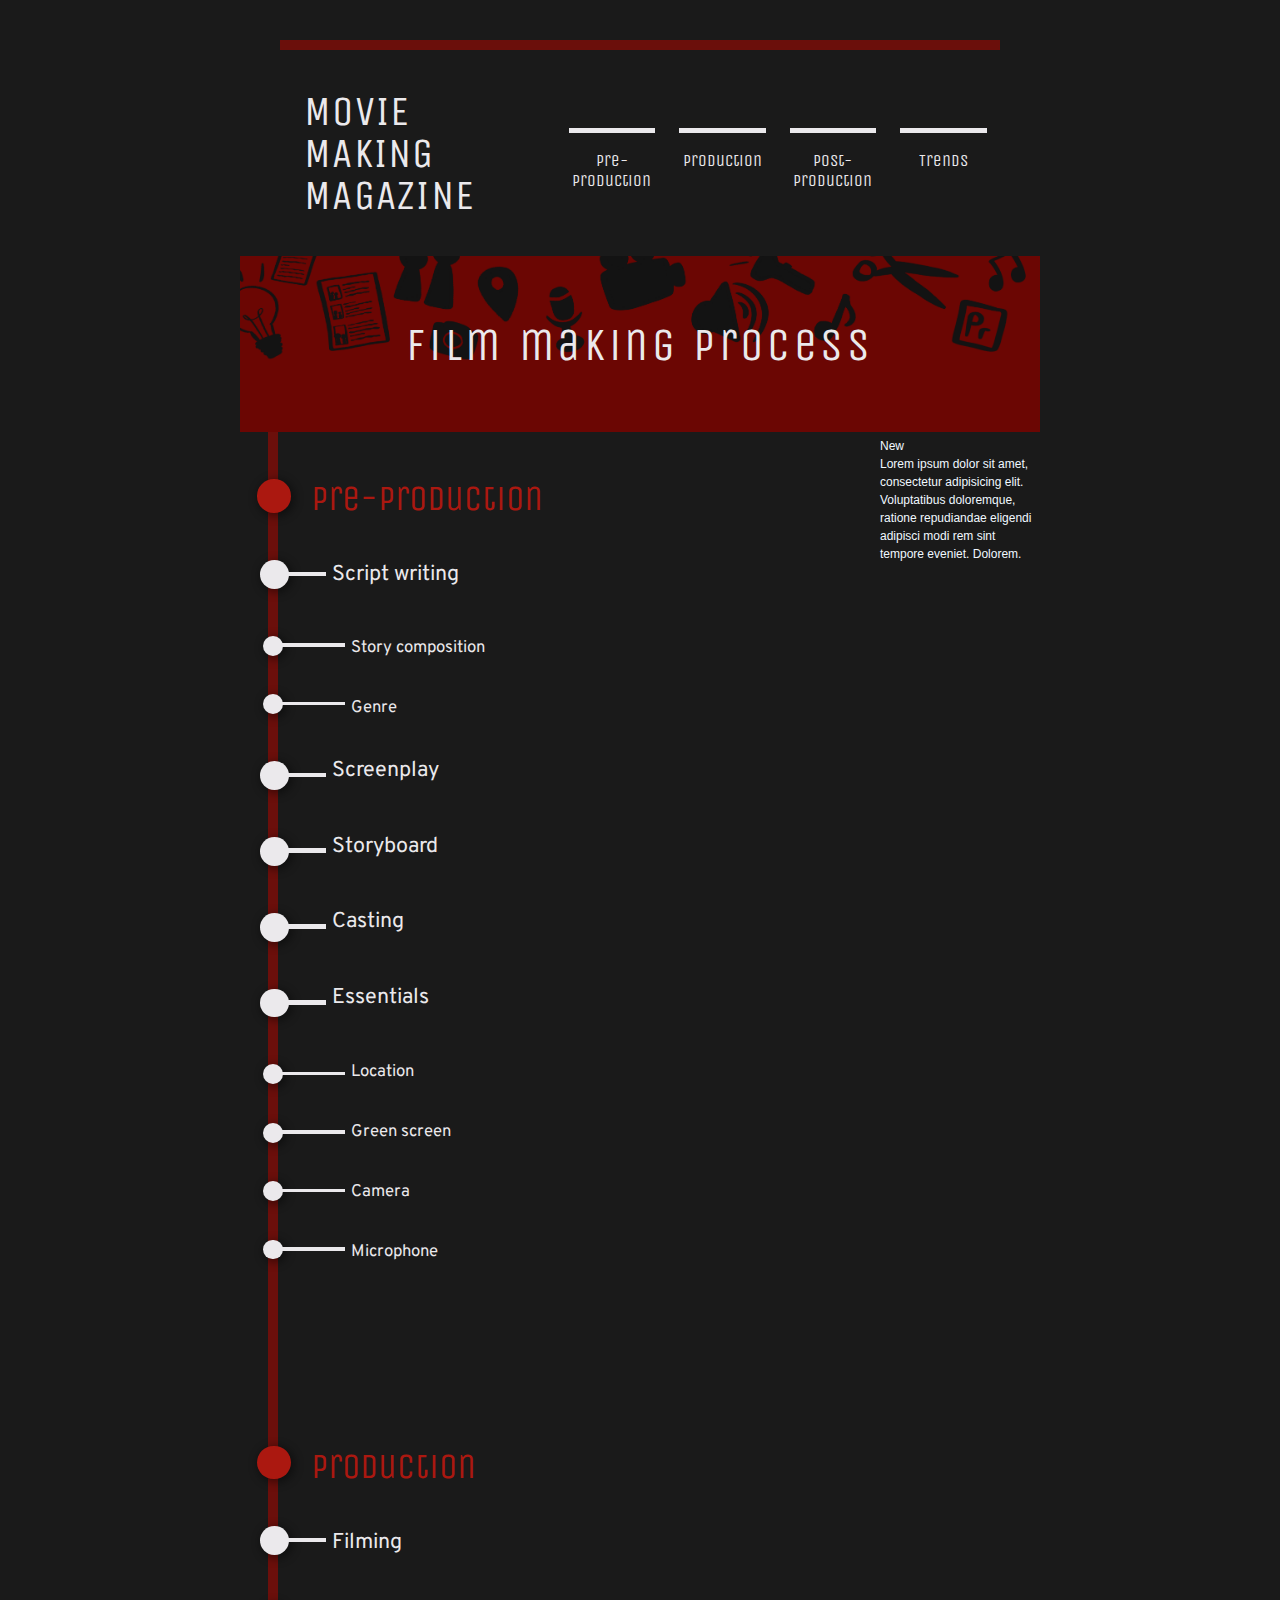
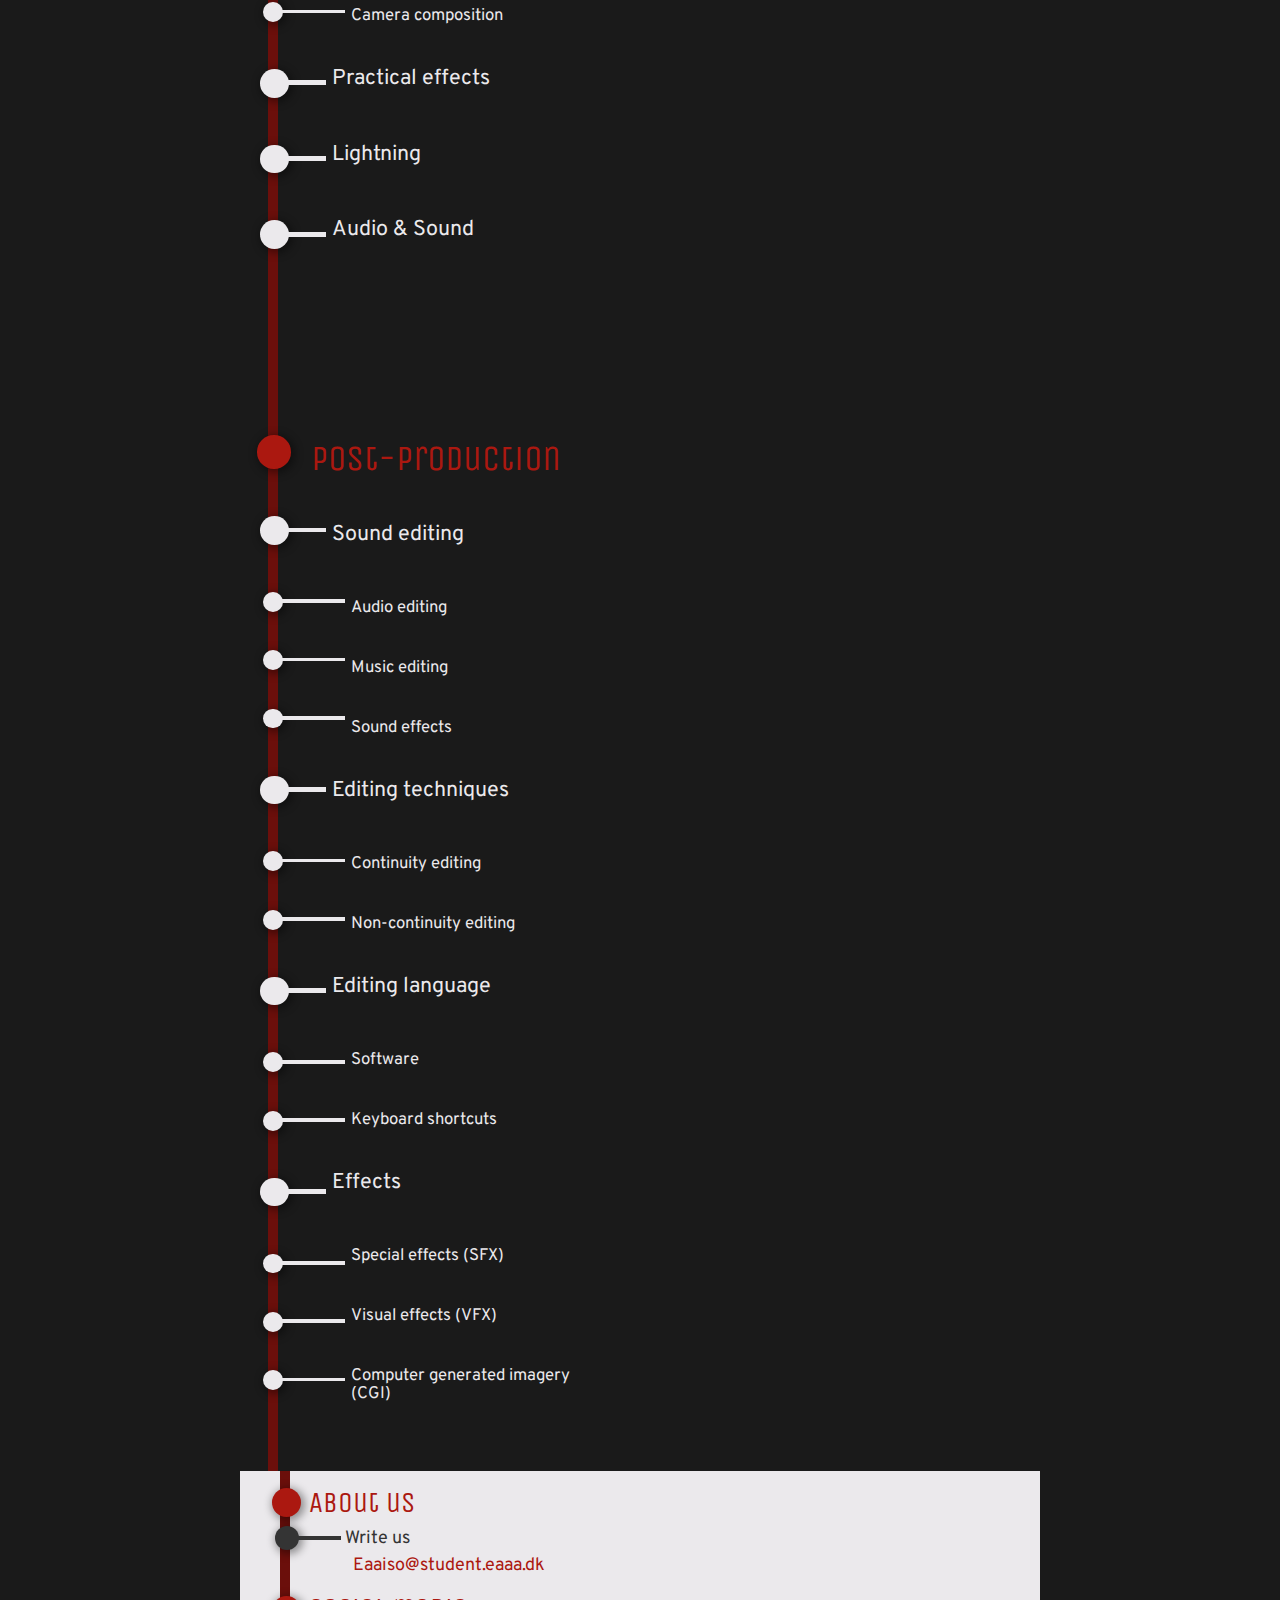
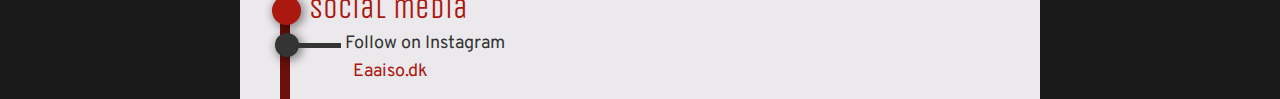
==== index.html @ 60e94d6b "ver 106" ====
<!DOCTYPE html>
<html lang="en">

<head>
    <meta charset="utf-8">
    <meta name="viewport" content="width=device-width, initial-scale=1">
    <meta name="keywords" content="movie making magazine, filmmaking, process, video, director, movie, film, christopher nolan" />
    <meta name="description" content="everything you need to learn about filmmaking process, and what trends is popular in the film universe" />
    <meta name="robots" content="noindex" />

    <title>Home | Movie Making Magazine</title>

    <link href="css/reset.css" rel="stylesheet">
    <link href="css/style.css" rel="stylesheet">
    <link href="css/nav.css" rel="stylesheet">
    <link href="css/front_main.css" rel="stylesheet">
    <link href="https://fonts.googleapis.com/css?family=Overpass:300i,400,700,700i&display=swap" rel="stylesheet">
    <link href="https://fonts.googleapis.com/css?family=Unica+One&display=swap" rel="stylesheet">

</head>

<body>

    <div class="wrapper">

        <!--==================-->
        <!--======HEADER======-->
        <!--==================-->
        <header class="header">
            <div class="top_space">
                <div class="horizontal_line"></div>
            </div>

            <div class="menu">
                <div class="logo">
                    <h1><a href="index.html" class="link_white">MOVIE<br>MAKING<br>MAGAZINE</a></h1>
                </div>
                <img src="images/burgermenu.png" alt="burger menu" class="burger_menu">


                <div class="navigation">
                    <div class="nav_element">
                        <div class="menu_line"></div>

                        <div class="nav_element"><a href="#pre-production" class="link_white">Pre-production</a>
                        </div>
                    </div>

                    <div class="nav_element">
                        <div class="menu_line"></div>

                        <div class="nav_element"><a href="#production" class="link_white">Production</a>
                        </div>
                    </div>

                    <div class="nav_element">
                        <div class="menu_line"></div>

                        <div class="nav_element"><a href="#post-production" class="link_white">Post-production</a>
                        </div>
                    </div>

                    <div class="nav_element">
                        <div class="menu_line"></div>

                        <div class="nav_element"><a href="#" class="link_white">Trends</a>
                        </div>
                    </div>

                </div>


            </div>


            <div class="banner">
                <img src="images/banner.png" alt="Banner" class="banner_pic">
                <div class="banner_text">Film making process</div>
            </div>
        </header><!-- .header-->



        <!--==================-->
        <!--=======MAIN=======-->
        <!--==================-->
        <main>

            <div class="new_container">
            <h1>New</h1>
            <p>Lorem ipsum dolor sit amet, consectetur adipisicing elit. Voluptatibus doloremque, ratione repudiandae eligendi adipisci modi rem sint tempore eveniet. Dolorem.</p>
            </div>


            <div class="main_container">

                <div class="vertical_line"></div>


                <!--=======A=======-->
                <!--pre-production dot/line-->
                <div>
                    <div class="a_dot_headline"></div>

                    <div class="dot_subheadline">
                        <div class="line_pad">
                            <div class="line"></div>
                        </div>
                    </div>


                    <div class="dot_title">
                        <div class="linesmall_pad">
                            <div class="line_small"></div>
                        </div>
                    </div>

                    <div class="dot_title">
                        <div class="linesmall_pad">
                            <div class="line_small"></div>
                        </div>
                    </div>

                    <div class="dot_subheadline">
                        <div class="line_pad">
                            <div class="line"></div>
                        </div>
                    </div>

                    <div class="dot_subheadline">
                        <div class="line_pad">
                            <div class="line"></div>
                        </div>
                    </div>

                    <div class="dot_subheadline">
                        <div class="line_pad">
                            <div class="line"></div>
                        </div>
                    </div>

                    <div class="dot_subheadline">
                        <div class="line_pad">
                            <div class="line"></div>
                        </div>
                    </div>

                    <div class="dot_title">
                        <div class="linesmall_pad">
                            <div class="line_small"></div>
                        </div>
                    </div>

                    <div class="dot_title">
                        <div class="linesmall_pad">
                            <div class="line_small"></div>
                        </div>
                    </div>

                    <div class="dot_title">
                        <div class="linesmall_pad">
                            <div class="line_small"></div>
                        </div>
                    </div>

                    <div class="dot_title">
                        <div class="linesmall_pad">
                            <div class="line_small"></div>
                        </div>
                    </div>


                    <!--=======B=======-->
                    <!--production dot/line-->
                    <div class="empty_dot"></div>

                    <div class="b_dot_headline"></div>


                    <div class="dot_subheadline">
                        <div class="line_pad">
                            <div class="line"></div>
                        </div>
                    </div>


                    <div class="dot_title">
                        <div class="linesmall_pad">
                            <div class="line_small"></div>
                        </div>
                    </div>

                    <div class="dot_subheadline">
                        <div class="line_pad">
                            <div class="line"></div>
                        </div>
                    </div>

                    <div class="dot_subheadline">
                        <div class="line_pad">
                            <div class="line"></div>
                        </div>
                    </div>

                    <div class="dot_subheadline">
                        <div class="line_pad">
                            <div class="line"></div>
                        </div>
                    </div>



                    <!--=======C=======-->
                    <!--post-production dot/line-->
                    <div class="b_dot_headline"></div>


                    <div class="dot_subheadline">
                        <div class="line_pad">
                            <div class="line"></div>
                        </div>
                    </div>


                    <div class="dot_title">
                        <div class="linesmall_pad">
                            <div class="line_small"></div>
                        </div>
                    </div>

                    <div class="dot_title">
                        <div class="linesmall_pad">
                            <div class="line_small"></div>
                        </div>
                    </div>

                    <div class="dot_title">
                        <div class="linesmall_pad">
                            <div class="line_small"></div>
                        </div>
                    </div>

                    <div class="dot_subheadline">
                        <div class="line_pad">
                            <div class="line"></div>
                        </div>
                    </div>

                    <div class="dot_title">
                        <div class="linesmall_pad">
                            <div class="line_small"></div>
                        </div>
                    </div>

                    <div class="dot_title">
                        <div class="linesmall_pad">
                            <div class="line_small"></div>
                        </div>
                    </div>

                    <div class="dot_subheadline">
                        <div class="line_pad">
                            <div class="line"></div>
                        </div>
                    </div>

                    <div class="dot_title">
                        <div class="linesmall_pad">
                            <div class="line_small"></div>
                        </div>
                    </div>

                    <div class="dot_title">
                        <div class="linesmall_pad">
                            <div class="line_small"></div>
                        </div>
                    </div>

                    <div class="dot_subheadline">
                        <div class="line_pad">
                            <div class="line"></div>
                        </div>
                    </div>

                    <div class="dot_title">
                        <div class="linesmall_pad">
                            <div class="line_small"></div>
                        </div>
                    </div>

                    <div class="dot_title">
                        <div class="linesmall_pad">
                            <div class="line_small"></div>
                        </div>
                    </div>

                    <div class="dot_title">
                        <div class="linesmall_pad">
                            <div class="line_small"></div>
                        </div>
                    </div>

                </div>


                <!--===================-->
                <!--======CONTENT======-->

                <div class="content">

                    <!--======A======-->
                    <!--Pre-production text-->
                    <div id="pre-production" class="a_headline">Pre-production</div>


                    <div class="a_sub_headline">Script writing</div>

                    <div class="a_title">Story composition</div>

                    <div class="a_title">Genre</div>

                    <div class="a_sub_headline">Screenplay</div>

                    <div class="a_sub_headline">Storyboard</div>

                    <div class="a_sub_headline">Casting</div>

                    <div class="a_sub_headline">Essentials</div>

                    <div class="a_title">Location</div>

                    <div class="a_title">Green screen</div>

                    <div class="a_title">Camera</div>

                    <div class="a_title">Microphone</div>




                    <!--======B======-->
                    <!--Production text-->
                    <div class="empty"></div>
                    <div id="production" class="b_headline">Production</div>


                    <div class="b_sub_headline">Filming</div>

                    <div class="b_title">Camera composition</div>

                    <div class="b_sub_headline">Practical effects</div>

                    <div class="b_sub_headline">Lightning</div>

                    <div class="b_sub_headline">Audio &amp; Sound</div>



                    <!--======C======-->

                    <!--==Post-production text==-->
                    <div class="empty"></div>
                    <div id="post-production" class="c_headline">Post-production</div>


                    <div class="c_sub_headline">Sound editing</div>

                    <div class="c_title">Audio editing</div>

                    <div class="c_title">Music editing</div>

                    <div class="c_title">Sound effects</div>

                    <div class="c_sub_headline">Editing techniques</div>

                    <div class="c_title">Continuity editing</div>

                    <div class="c_title">Non-continuity editing</div>

                    <div class="c_sub_headline">Editing language</div>

                    <div class="c_title">Software</div>

                    <div class="c_title">Keyboard shortcuts</div>

                    <div class="c_sub_headline"><a href="subpage/articles/effects.html" class="link_white">Effects</a></div>


                    <div class="c_title">Special effects (SFX)</div>

                    <div class="c_title">Visual effects (VFX)</div>

                    <div class="c_title">Computer generated imagery (CGI)</div>

                </div>
            </div>








        </main><!-- .content -->



        <!--====================-->
        <!--=======Footer=======-->

        <footer>
            <!--====dot line====-->
            <div class="container_footer">
                <div class="vertical_line_footer"></div>

                <div>
                    <div class="dot_headline_footer"></div>

                    <div>
                        <div class="dot_subheadline_footer">
                            <div class="line_pad_footer">
                                <div class="line_footer"></div>
                            </div>
                        </div>
                    </div>


                    <div class="dotsecond_headline_footer"></div>

                    <div>
                        <div class="dot_subheadline_footer">
                            <div class="line_pad_footer">
                                <div class="line_footer"></div>
                            </div>
                        </div>
                    </div>

                </div>


                <!--======CONTENT======-->
                <div>
                    <div class="a_headline_footer">About us</div>

                    <div class="sub_headline_footer">Write us</div>

                    <div class="sub_footer">Eaaiso@student.eaaa.dk</div>


                    <div class="b_headline_footer">Social media</div>

                    <div class="sub_headline_footer">Follow on Instagram</div>

                    <div class="sub_footer">Eaaiso.dk</div>
                </div>

            </div>
        </footer><!-- .footer -->
    </div><!-- .wrapper -->



</body></html>
---- css/style.css ----
/*--Part of the reset--*/
article,
aside,
details,
figcaption,
figure,
footer,
header,
hgroup,
main,
nav,
section,
summary {
    display: block;
}


/*--------------Body-------------*/
body {
    font: 12px/18px Arial, sans-serif;
    background: #1a1a1a;
}

.wrapper {
    max-width: 800px;
    margin: 0 auto;
    background: #1a1a1a;
    /*---- COLOR ----*/
}

.link_white {
    text-decoration: none;
    color: #ebe9ec;
}

/*--------------------------*/
/*----------Header----------*/
/*--------------------------*/
.header {
    height: auto;

}

.top_space {
    padding-top: 5%;
}

.horizontal_line {
    background-color: #6b0f0b;
    height: 0.8em;
    width: 90%;
    margin: auto;
    display: block;
}

.logo {
    padding-left: 8%;
    padding-top: 5%;
    padding-bottom: 5%;
    font-family: Unica One;
    font-size: 3.5em;
    line-height: 1em;
    color: #ebe9ec;
    letter-spacing: 0.03em;
}

.banner {
    position: relative;
    text-align: center;
    color: white;
}

.banner_pic {
    width: 100%;
}

.banner_pic_desktop {
    width: 100%;
    display: none;
}

.banner_text {
    position: absolute;
    top: 50%;
    left: 50%;
    transform: translate(-50%, -50%);
    width: 80%;
    font-family: unica one;
    line-height: 1em;
    letter-spacing: 0.08em;
    color: #ebe9ec;
    font-size: 2.5em;
}




/*---------MAIN---------*/

main {}

.vertical_line {
    background-color: #6b0f0b;
    width: 0.8em;
    height: 220em;
    margin-left: 5%;
    display: inline;
    margin-top: -1.1%;
    /* To get the line up to the    banner*/
}






/*---------Footer---------*/
footer {
    height: auto;
    background: #BFF08E;
    width: 100%;
}

.container_footer {
    background-color: #ebe9ec;
    display: flex;
    flex-direction: row;
}

.vertical_line_footer {
    background-color: #6b0f0b;
    width: 0.8em;
    height: 19em;
    margin-left: 5%;
    margin-top: 0%;
    display: block;
}


.dot_headline_footer {
    height: 2.4em;
    width: 2.4em;
    background-color: #ab1810;
    border-radius: 60%;
    box-shadow: 2px 2px 8px 2px rgba(0, 0, 0, 0.4);
    margin-top: 60%;
    margin-left: -60%;
}

.dot_subheadline_footer {
    height: 2em;
    width: 2em;
    background-color: #343434;
    border-radius: 50%;
    box-shadow: 2px 2px 8px 2px rgba(0, 0, 0, 0.4);
    margin-top: 30%;
    margin-left: -52%;
}

.dotsecond_headline_footer {
    height: 2.4em;
    width: 2.4em;
    background-color: #ab1810;
    border-radius: 60%;
    box-shadow: 2px 2px 8px 2px rgba(0, 0, 0, 0.4);
    margin-top: 160%;
    margin-left: -60%;
}

.line_pad_footer {
    padding-top: 40%;
}

.line_footer {
    height: 0.4em;
    background-color: #343434;
    width: 4.5em;
    margin-left: 1em;
}

.a_headline_footer {
    padding-top: 12%;
    margin-left: -5%;
    font-family: unica one;
    font-size: 2.4em;
    color: #ab1810;
}

.b_headline_footer {
    padding-top: 13%;
    margin-left: -5%;
    font-family: unica one;
    font-size: 2.4em;
    color: #ab1810;
}

.sub_headline_footer {
    padding-top: 9%;
    padding-left: 14%;
    font-family: overpass;
    font-size: 1.5em;
    color: #343434;
}

.sub_footer {
    padding-top: 5%;
    padding-left: 18%;
    font-family: overpass;
    font-size: 1.5em;
    color: #ab1810;
}





/*-------------------------*/
/*---------Devices---------*/
/*-------------------------*/

@media only screen and (min-width: 500px) {

    .banner_text {
        font-size: 3.2em;
    }
}


@media only screen and (min-width: 850px) {

    .banner_text {
        font-size: 3.8em;
    }

    /*
    .logo {
        font-size: 3.8em;
    }
*/
}
---- css/nav.css ----
/*--Part of the reset--*/
article,
aside,
details,
figcaption,
figure,
footer,
header,
hgroup,
main,
nav,
section,
summary {
    display: block;
}

.menu {
    display: flex;
    flex-direction: row;
}


.navigation {
    display: flex;
    flex-direction: row;
    margin-top: 8%;
    display: none;
    max-width: 100%;

}

.nav_element {
    color: #ebe9ec;
    text-align: center;
    font-family: unica one;
    font-size: 1.2em;
    line-height: 1.2em;
    margin-right: 3%;
    margin-left: 3%;
    margin-top: 1em;
}

.menu_line {
    background-color: #ebe9ec;
    height: 0.4em;
    width: 6em;
}

.burger_menu {
    width: 15%;
    height: 15%;
    margin: auto;
    margin-right: 10%;
}




/*-------------------------*/
/*---------Devices---------*/
/*-------------------------*/

@media only screen and (min-width: 768px) {

    .burger_menu {
        display: none;
    }

    .navigation {
        display: flex;
    }

    .navigation {
        margin: auto;
    }
}

@media only screen and (min-width: 850px) {
/*
    .navigation {
        margin-left: 5%;
    }
*/

    /*
    .nav_element {
        font-size: 1.4em;
    }
*/
}

@media only screen and (min-width: 910px) {
/*
    .navigation {
        margin-left: 10%;
    }
*/

    /*
    .nav_element {
        font-size: 1.4em;
    }
*/
}
---- css/front_main.css ----
/*--Part of the reset--*/
article,
aside,
details,
figcaption,
figure,
footer,
header,
hgroup,
main,
nav,
section,
summary {
    display: block;
}

/*----------------------*/
/*---------Main---------*/
/*----------------------*/
.main_container {
    display: flex;
    flex-direction: row;
    max-width: 70%;
}

.new_container {
    float: right;
    max-width: 20%;
    color: aliceblue;
}


.content {}



/*---headline---*/

.empty {
    padding: 20%;
}

/*---A----*/
.a_headline {
    margin-top: 20%;
    margin-bottom: 20%;
    padding-left: 0%;
    font-family: unica one;
    font-size: 3em;
    color: #ab1810;
}

.a_sub_headline {
    padding-top: 2%;
    padding-bottom: 20%;
    padding-left: 8%;
    font-family: overpass;
    font-size: 1.8em;
    color: #ebe9ec;
}

.a_title {
    padding-top: 1%;
    padding-bottom: 15%;
    padding-left: 15%;
    font-family: overpass;
    font-size: 1.4em;
    color: #ebe9ec;
}

/*---B----*/
.b_headline {
    margin-top: 20%;
    margin-bottom: 20%;
    padding-left: 0%;
    font-family: unica one;
    font-size: 3em;
    color: #ab1810;
}

.b_sub_headline {
    padding-top: 2%;
    padding-bottom: 20%;
    padding-left: 8%;
    font-family: overpass;
    font-size: 1.8em;
    color: #ebe9ec;
}

.b_title {
    padding-top: 1%;
    padding-bottom: 15%;
    padding-left: 15%;
    font-family: overpass;
    font-size: 1.4em;
    color: #ebe9ec;
}


/*---C----*/
.c_headline {
    margin-top: 20%;
    margin-bottom: 20%;
    padding-left: 0%;
    font-family: unica one;
    font-size: 3em;
    color: #ab1810;
}

.c_sub_headline {
    padding-top: 2%;
    padding-bottom: 20%;
    padding-left: 8%;
    font-family: overpass;
    font-size: 1.8em;
    color: #ebe9ec;
}

.c_title {
    padding-top: 1%;
    padding-bottom: 15%;
    padding-left: 15%;
    font-family: overpass;
    font-size: 1.4em;
    color: #ebe9ec;
}

/*---headline---*/



/*---dot---*/


.a_dot_headline {
    height: 2.8em;
    width: 2.8em;
    background-color: #ab1810;
    border-radius: 50%;
    box-shadow: 2px 2px 8px 2px rgba(0, 0, 0, 0.4);
    margin-top: 125%;
    margin-bottom: 75%;
    margin-left: -60%;
}

.dot_subheadline {
    height: 2.4em;
    width: 2.4em;
    background-color: #ebe9ec;
    border-radius: 50%;
    box-shadow: 2px 2px 8px 2px rgba(0, 0, 0, 0.4);
    margin-top: 140%;
    margin-bottom: 140%;
    margin-left: -52%;
}

.dot_title {
    height: 1.65em;
    width: 1.65em;
    background-color: #ebe9ec;
    border-radius: 50%;
    box-shadow: 2px 2px 8px 2px rgba(0, 0, 0, 0.4);
    margin-top: 115%;
    margin-bottom: 115%;
    margin-left: -42%;
}


.b_dot_headline {
    height: 2.8em;
    width: 2.8em;
    background-color: #ab1810;
    border-radius: 50%;
    box-shadow: 2px 2px 8px 2px rgba(0, 0, 0, 0.4);
    margin-top: 554%;
    margin-bottom: 75%;
    margin-left: -60%;
}

/*---dot---*/



/*---line---*/
.line_pad {
    padding-top: 40%;
}

.line {
    height: 0.4em;
    background-color: #ebe9ec;
    width: 4.5em;
    margin-left: 1em;
}

.linesmall_pad {
    padding-top: 38%;
}

.line_small {
    height: 0.3em;
    background-color: #ebe9ec;
    width: 5.8em;
    margin-left: 1em;
}

/*---line---*/
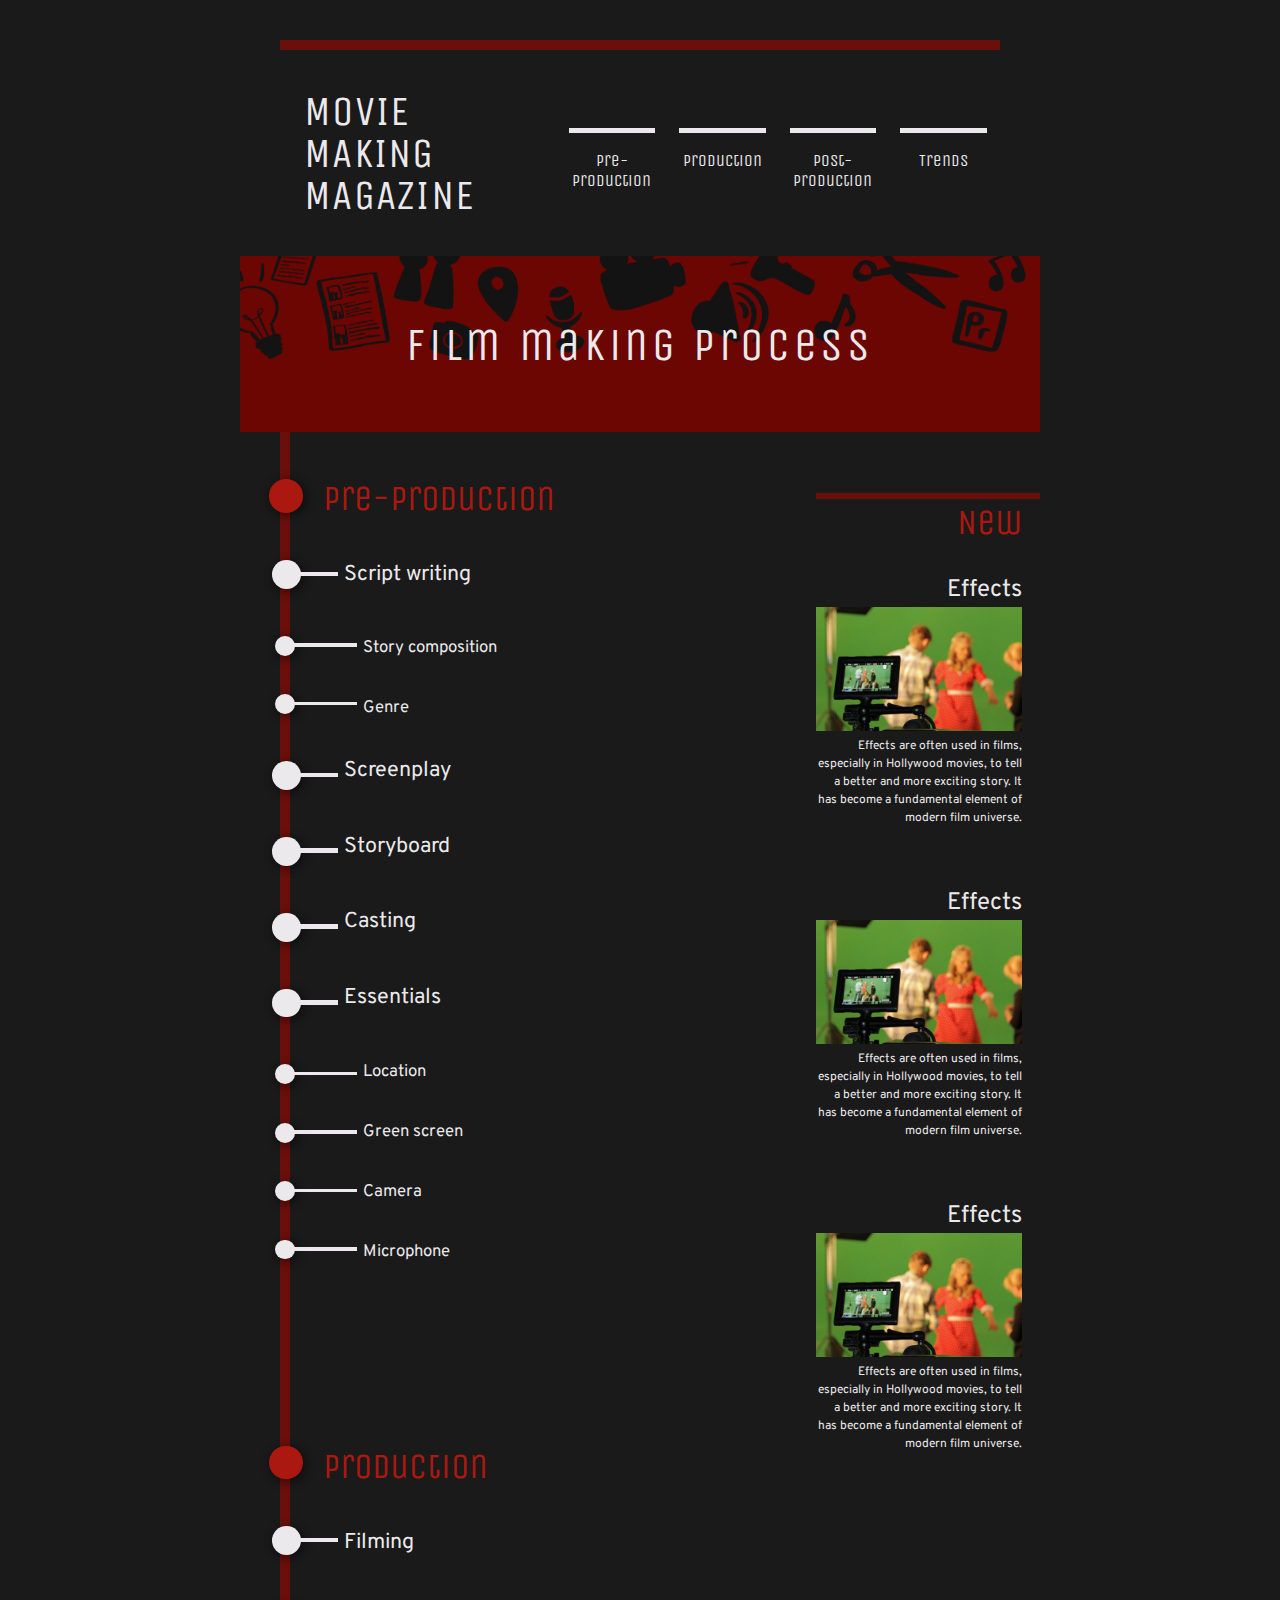
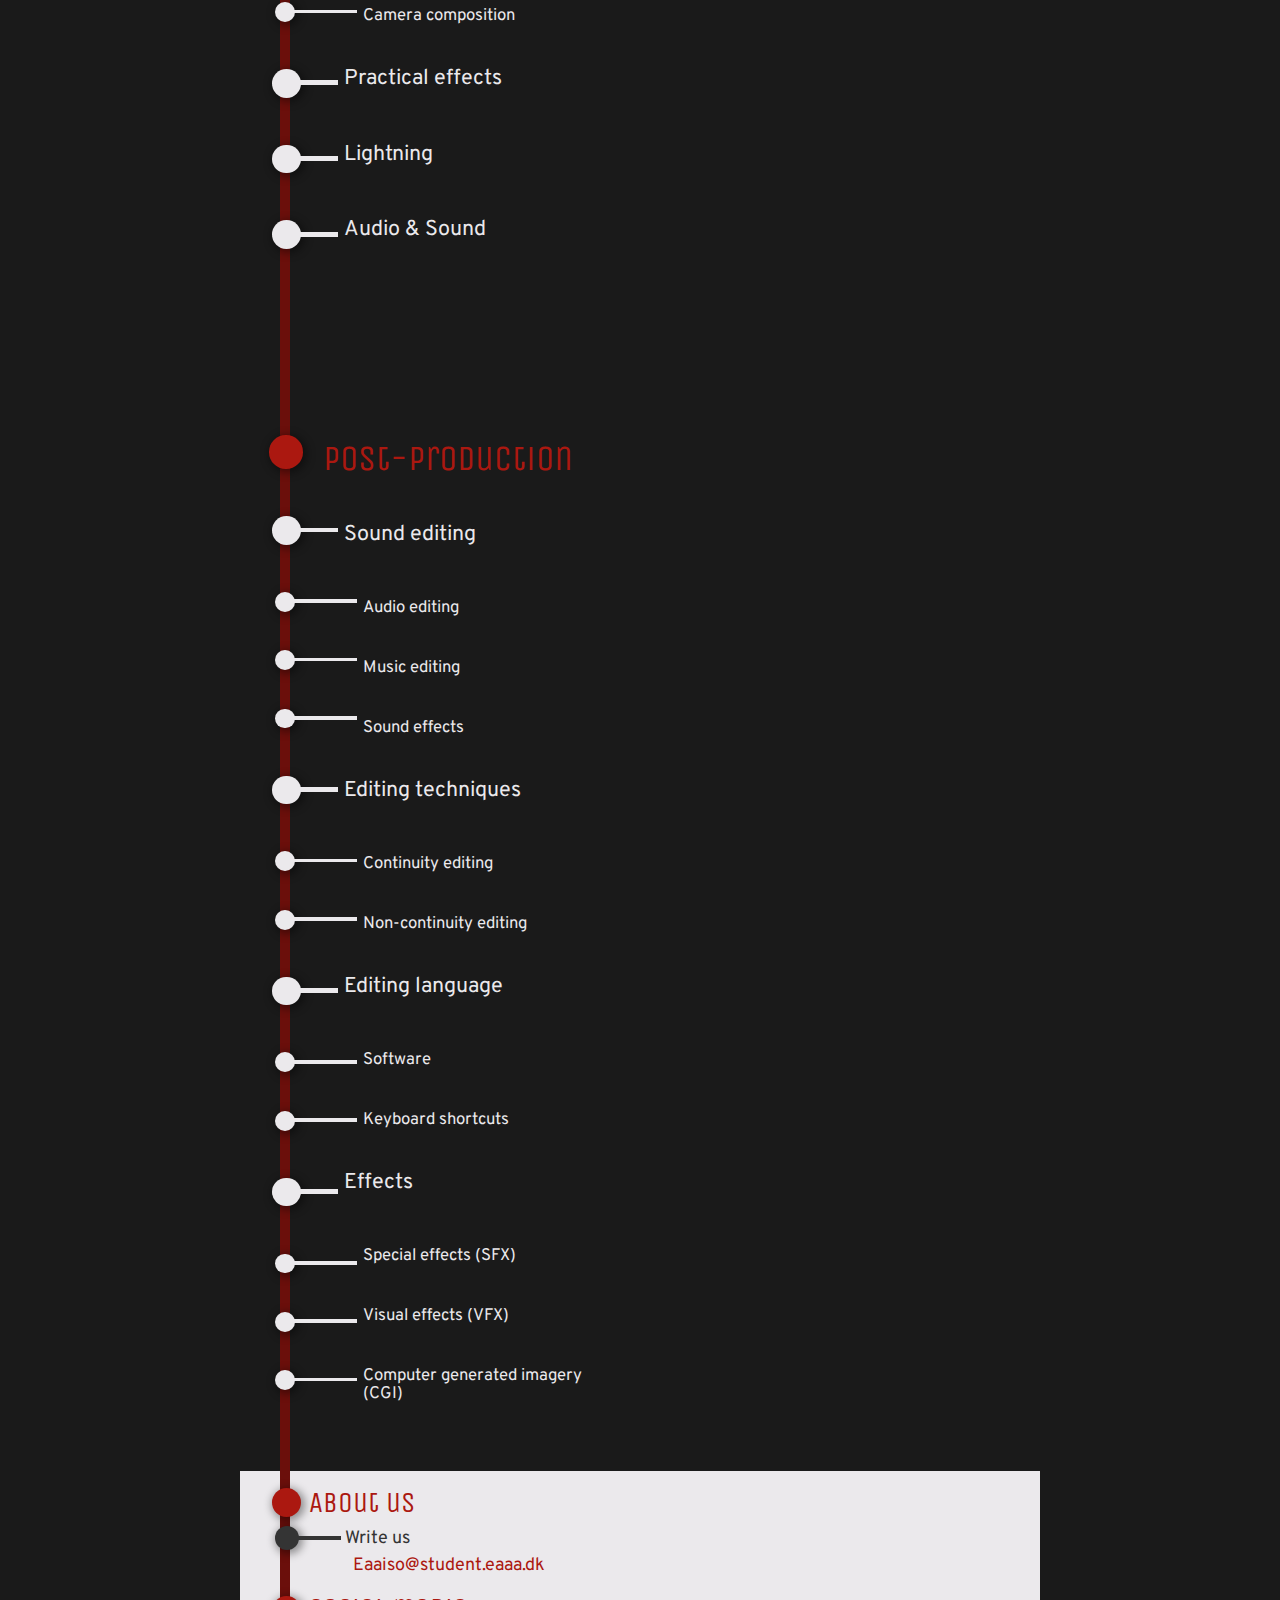
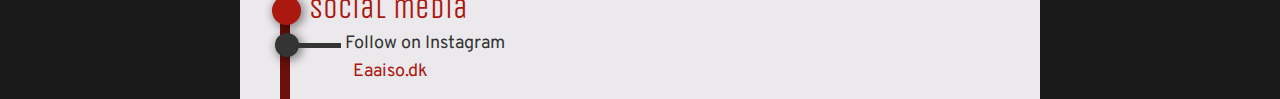
==== commit 276ff107: "ver 107" ====
--- a/index.html
+++ b/index.html
@@ -87,9 +87,33 @@
         <main>
 
             <div class="new_container">
-            <h1>New</h1>
-            <p>Lorem ipsum dolor sit amet, consectetur adipisicing elit. Voluptatibus doloremque, ratione repudiandae eligendi adipisci modi rem sint tempore eveniet. Dolorem.</p>
-            </div>
+
+                <div class="new_h_line"></div>
+                <div>
+                    <h1 class="new_headline">New</h1>
+                </div>
+                <div class="new_article">
+                    <h2 class="new_sub">Effects</h2>
+                    <img src="images/effects_crop.jpg" alt="Green screen" class="new_img">
+                    Effects are often used in films, especially in Hollywood movies, to tell a better and more exciting story. It has become a fundamental element of modern film universe.
+                </div>
+
+                <div class="new_article">
+                    <h2 class="new_sub">Effects</h2>
+                    <img src="images/effects_crop.jpg" alt="Green screen" class="new_img">
+                    Effects are often used in films, especially in Hollywood movies, to tell a better and more exciting story. It has become a fundamental element of modern film universe.
+                </div>
+
+                <div class="new_article">
+                    <h2 class="new_sub">Effects</h2>
+                    <img src="images/effects_crop.jpg" alt="Green screen" class="new_img">
+                    Effects are often used in films, especially in Hollywood movies, to tell a better and more exciting story. It has become a fundamental element of modern film universe.
+                </div>
+
+
+
+
+            </div> <!--  .new_container-->
 
 
             <div class="main_container">
--- a/css/front_main.css
+++ b/css/front_main.css
@@ -20,15 +20,54 @@
 .main_container {
     display: flex;
     flex-direction: row;
-    max-width: 70%;
+    max-width: 100%;
 }
 
 .new_container {
     float: right;
-    max-width: 20%;
     color: aliceblue;
-}
-
+    display: none;
+}
+
+.new_h_line {
+    width: 100%;
+    height: 0.5em;
+    background-color: #6b0f0b;
+    float: right;
+    margin-top: 25%;
+}
+
+.new_headline {
+    font-family: unica one;
+    font-size: 3em;
+    color: #ab1810;
+    text-align: right;
+    padding-right: 8%;
+    margin-top: 34%;
+    margin-bottom: 2%;
+}
+
+.new_sub {
+    font-family: overpass;
+    font-size: 2em;
+    color: #ebe9ec;
+    float: right;
+    padding-bottom: 4%;
+}
+
+.new_img {
+    width: 100%;
+}
+
+.new_article {
+    font-family: overpass;
+    font-size: 1em;
+    color: #ebe9ec;
+    text-align: right;
+    padding-right: 8%;
+    padding-top: 20%;
+    padding-bottom: 10%;
+}
 
 .content {}
 
@@ -205,3 +244,25 @@
 }
 
 /*---line---*/
+
+
+
+
+
+/*-------------------------*/
+/*---------Devices---------*/
+/*-------------------------*/
+
+@media only screen and (min-width: 768px) {
+
+    .new_container {
+        display: block;
+        max-width: 28%;
+    }
+
+    .main_container {
+        max-width: 70%;
+        padding-left: 1.5%;
+    }
+
+}
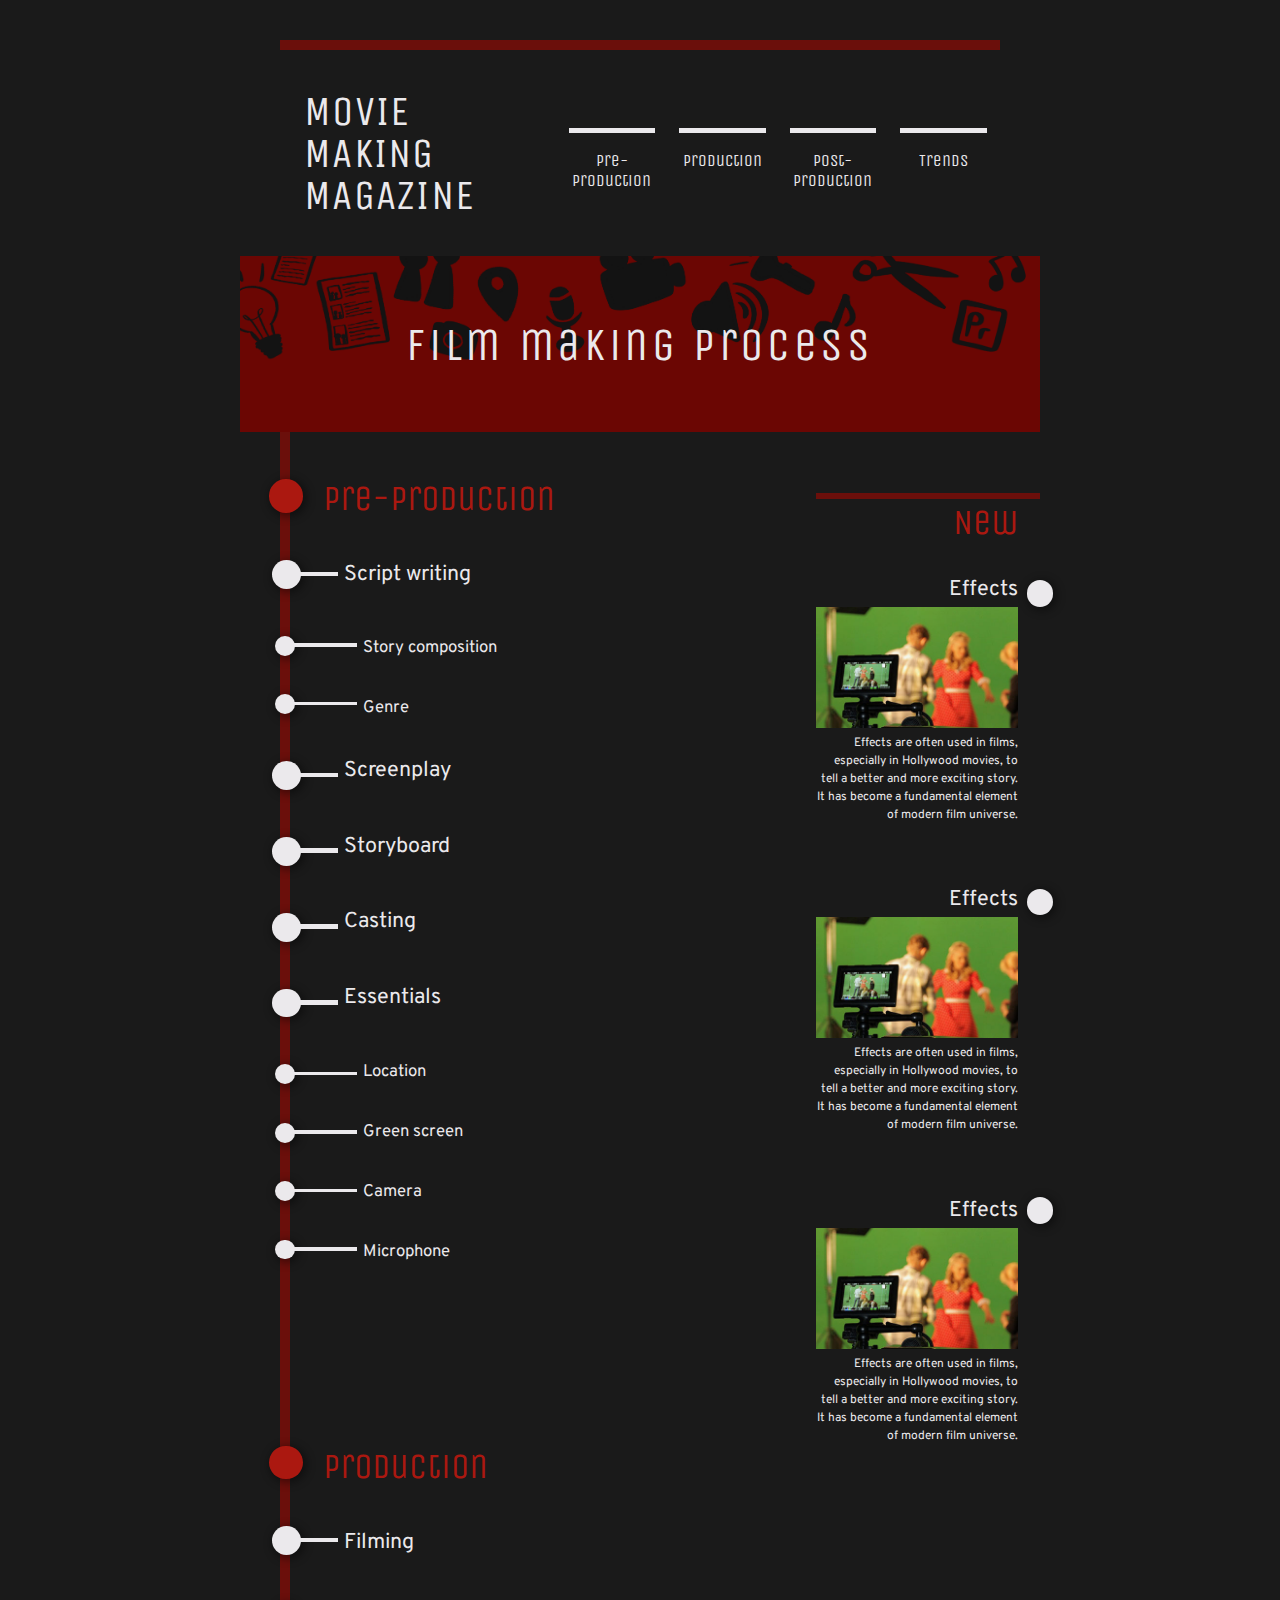
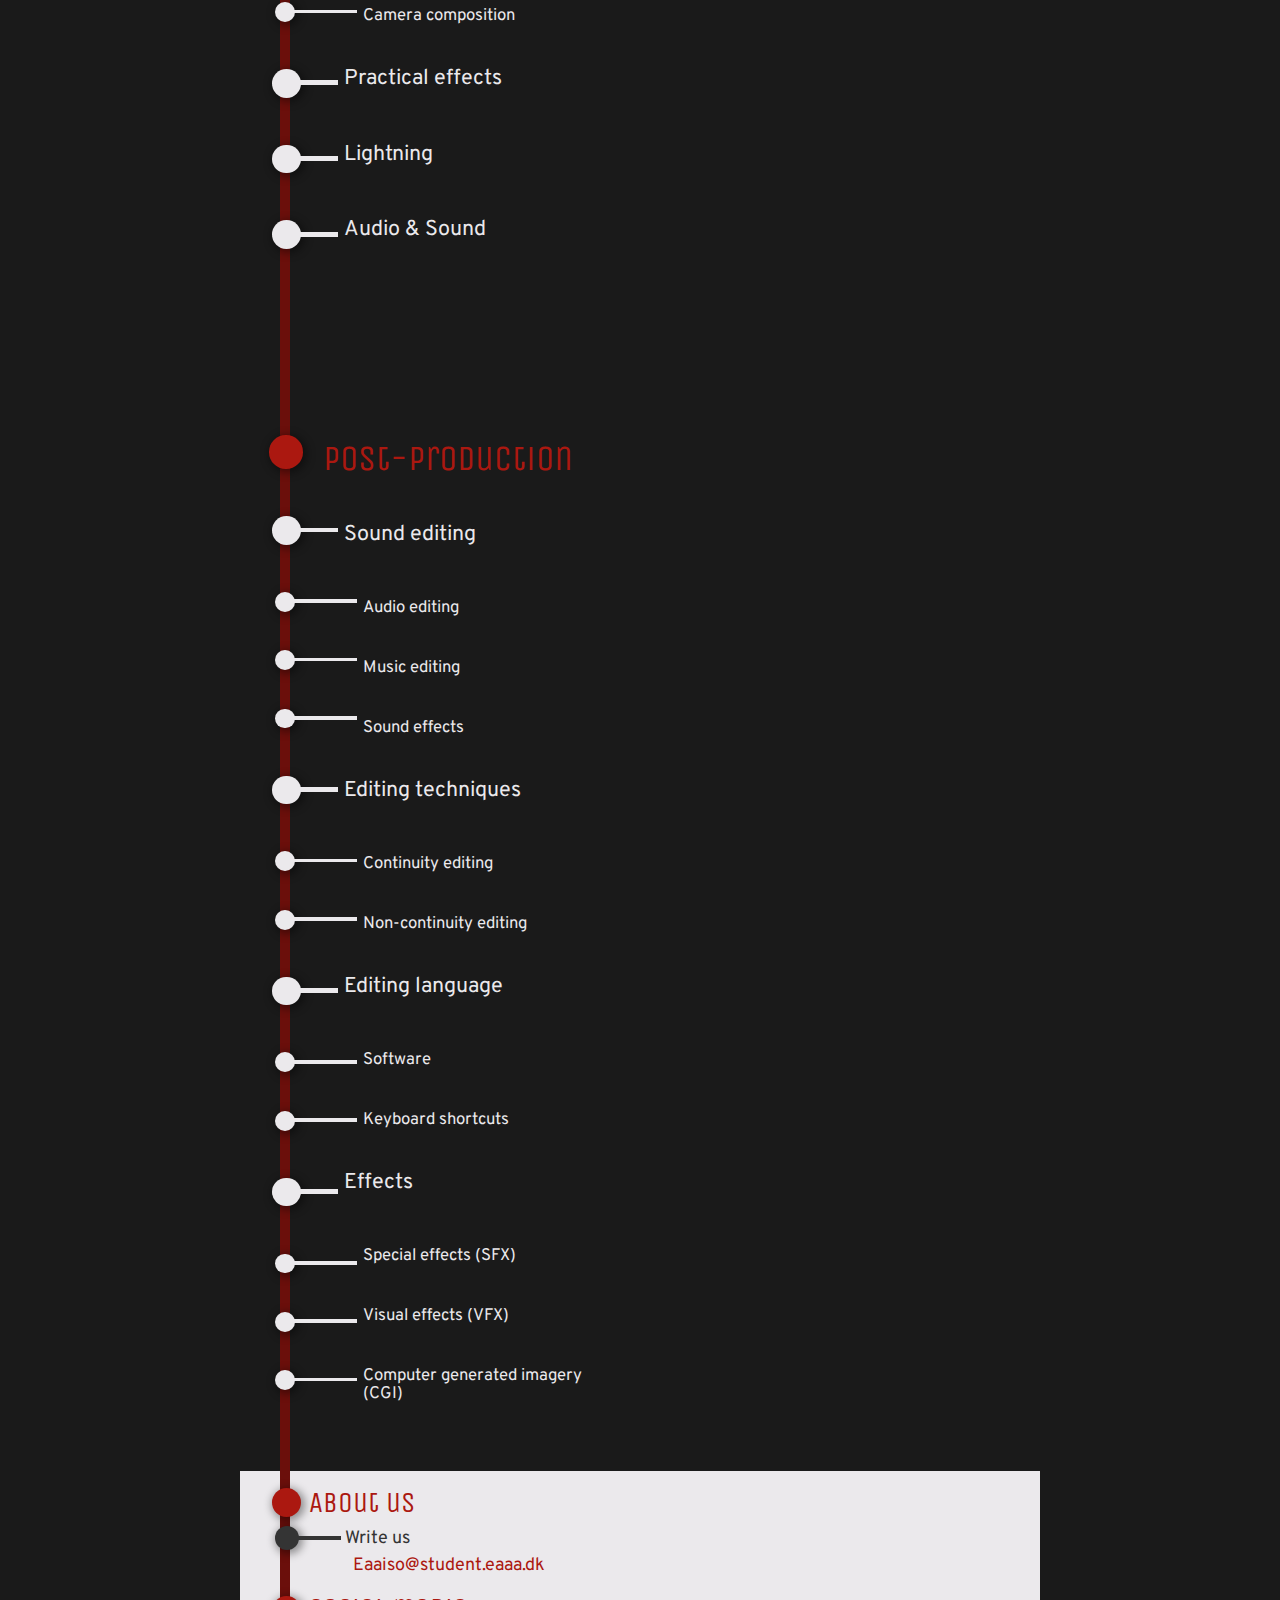
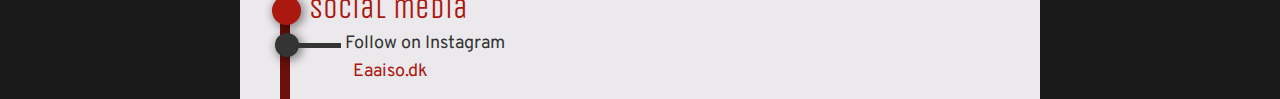
==== commit f7733122: "ver 108" ====
--- a/index.html
+++ b/index.html
@@ -92,26 +92,28 @@
                 <div>
                     <h1 class="new_headline">New</h1>
                 </div>
+
                 <div class="new_article">
                     <h2 class="new_sub">Effects</h2>
                     <img src="images/effects_crop.jpg" alt="Green screen" class="new_img">
-                    Effects are often used in films, especially in Hollywood movies, to tell a better and more exciting story. It has become a fundamental element of modern film universe.
+                    <p>Effects are often used in films, especially in Hollywood movies, to tell a better and more exciting story. It has become a fundamental element of modern film universe.</p>
                 </div>
 
                 <div class="new_article">
                     <h2 class="new_sub">Effects</h2>
                     <img src="images/effects_crop.jpg" alt="Green screen" class="new_img">
-                    Effects are often used in films, especially in Hollywood movies, to tell a better and more exciting story. It has become a fundamental element of modern film universe.
+                    <p class="new_text">Effects are often used in films, especially in Hollywood movies, to tell a better and more exciting story. It has become a fundamental element of modern film universe.</p>
                 </div>
 
                 <div class="new_article">
                     <h2 class="new_sub">Effects</h2>
                     <img src="images/effects_crop.jpg" alt="Green screen" class="new_img">
-                    Effects are often used in films, especially in Hollywood movies, to tell a better and more exciting story. It has become a fundamental element of modern film universe.
-                </div>
-
-
-
+                    <p>Effects are often used in films, especially in Hollywood movies, to tell a better and more exciting story. It has become a fundamental element of modern film universe.</p>
+                </div>
+
+                <div class="new_dot"></div>
+                <div class="new_dot_two"></div>
+                <div class="new_dot_two"></div>
 
             </div> <!--  .new_container-->
 
@@ -485,4 +487,6 @@
 
 
 
-</body></html>
+</body>
+
+</html>
--- a/css/style.css
+++ b/css/style.css
@@ -25,6 +25,7 @@
     max-width: 800px;
     margin: 0 auto;
     background: #1a1a1a;
+    height: auto;
     /*---- COLOR ----*/
 }
 
@@ -231,10 +232,4 @@
     .banner_text {
         font-size: 3.8em;
     }
-
-    /*
-    .logo {
-        font-size: 3.8em;
-    }
-*/
-}
+}
--- a/css/nav.css
+++ b/css/nav.css
@@ -24,8 +24,8 @@
     display: flex;
     flex-direction: row;
     margin-top: 8%;
+    max-width: 100%;
     display: none;
-    max-width: 100%;
 
 }
 
--- a/css/front_main.css
+++ b/css/front_main.css
@@ -42,14 +42,14 @@
     font-size: 3em;
     color: #ab1810;
     text-align: right;
-    padding-right: 8%;
+    padding-right: 10%;
     margin-top: 34%;
     margin-bottom: 2%;
 }
 
 .new_sub {
     font-family: overpass;
-    font-size: 2em;
+    font-size: 1.8em;
     color: #ebe9ec;
     float: right;
     padding-bottom: 4%;
@@ -64,12 +64,38 @@
     font-size: 1em;
     color: #ebe9ec;
     text-align: right;
-    padding-right: 8%;
+    padding-right: 10%;
     padding-top: 20%;
     padding-bottom: 10%;
 }
 
-.content {}
+.new_text {
+    font-family: overpass;
+    font-size: 1em;
+    color: #ebe9ec;
+    text-align: end;
+}
+
+.new_dot {
+    height: 2.2em;
+    width: 2.2em;
+    background-color: #ebe9ec;
+    border-radius: 50%;
+    box-shadow: 2px 2px 8px 2px rgba(0, 0, 0, 0.4);
+    margin-top: -396%;
+    margin-left: 94%;
+}
+
+.new_dot_two {
+    height: 2.2em;
+    width: 2.2em;
+    background-color: #ebe9ec;
+    border-radius: 50%;
+    box-shadow: 2px 2px 8px 2px rgba(0, 0, 0, 0.4);
+    margin-top: 126%;
+    margin-left: 94%;
+    z-index: 2;
+}
 
 
 
@@ -118,7 +144,7 @@
 }
 
 .b_sub_headline {
-    padding-top: 2%;
+    padding-top: 3%;
     padding-bottom: 20%;
     padding-left: 8%;
     font-family: overpass;
@@ -253,6 +279,33 @@
 /*---------Devices---------*/
 /*-------------------------*/
 
+@media only screen and (min-width: 350px) {
+    .b_headline {
+    margin-top: 20%;
+    margin-bottom: 20%;
+    padding-left: 0%;
+    font-family: unica one;
+    font-size: 3em;
+    color: #ab1810;
+}
+    .b_sub_headline {
+    padding-top: 2%;
+    padding-bottom: 20%;
+    padding-left: 8%;
+    font-family: overpass;
+    font-size: 1.8em;
+    color: #ebe9ec;
+}
+    .c_headline {
+    margin-top: 20%;
+    margin-bottom: 20%;
+    padding-left: 0%;
+    font-family: unica one;
+    font-size: 3em;
+    color: #ab1810;
+}
+}
+
 @media only screen and (min-width: 768px) {
 
     .new_container {
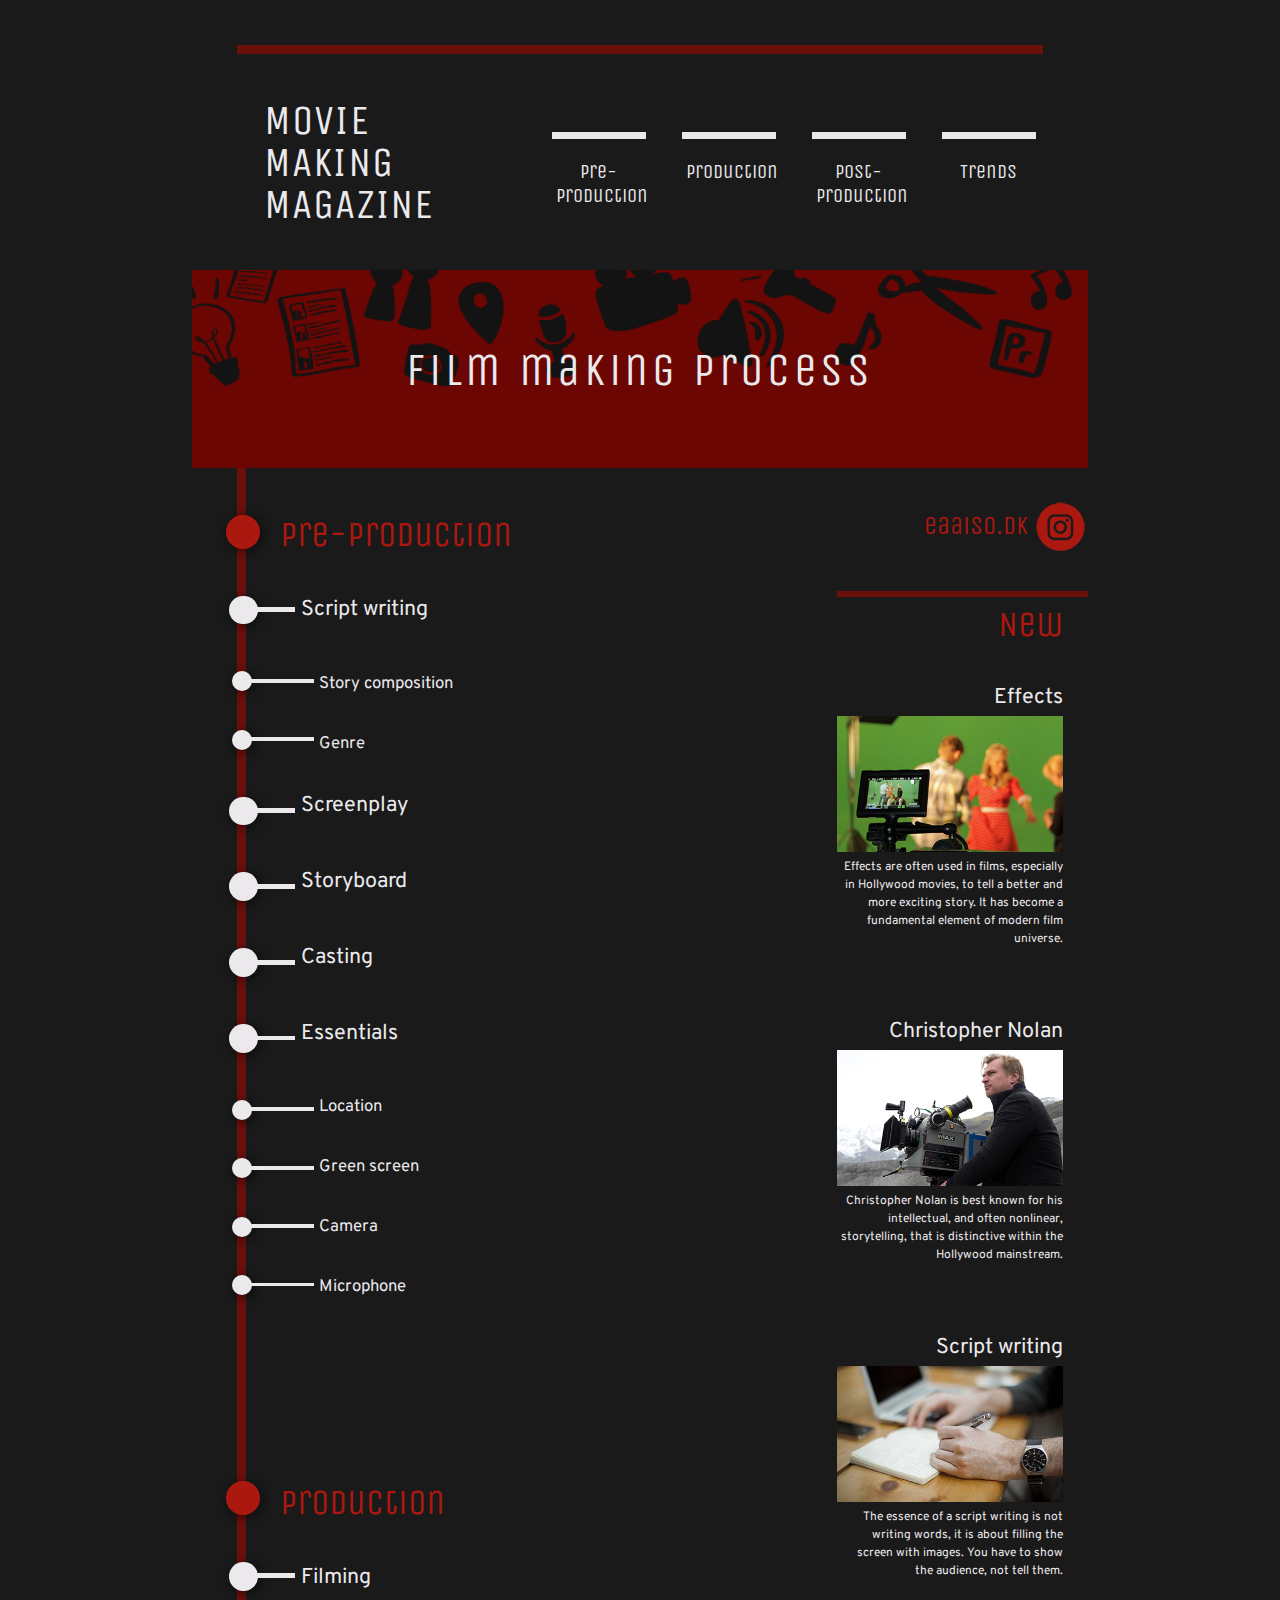
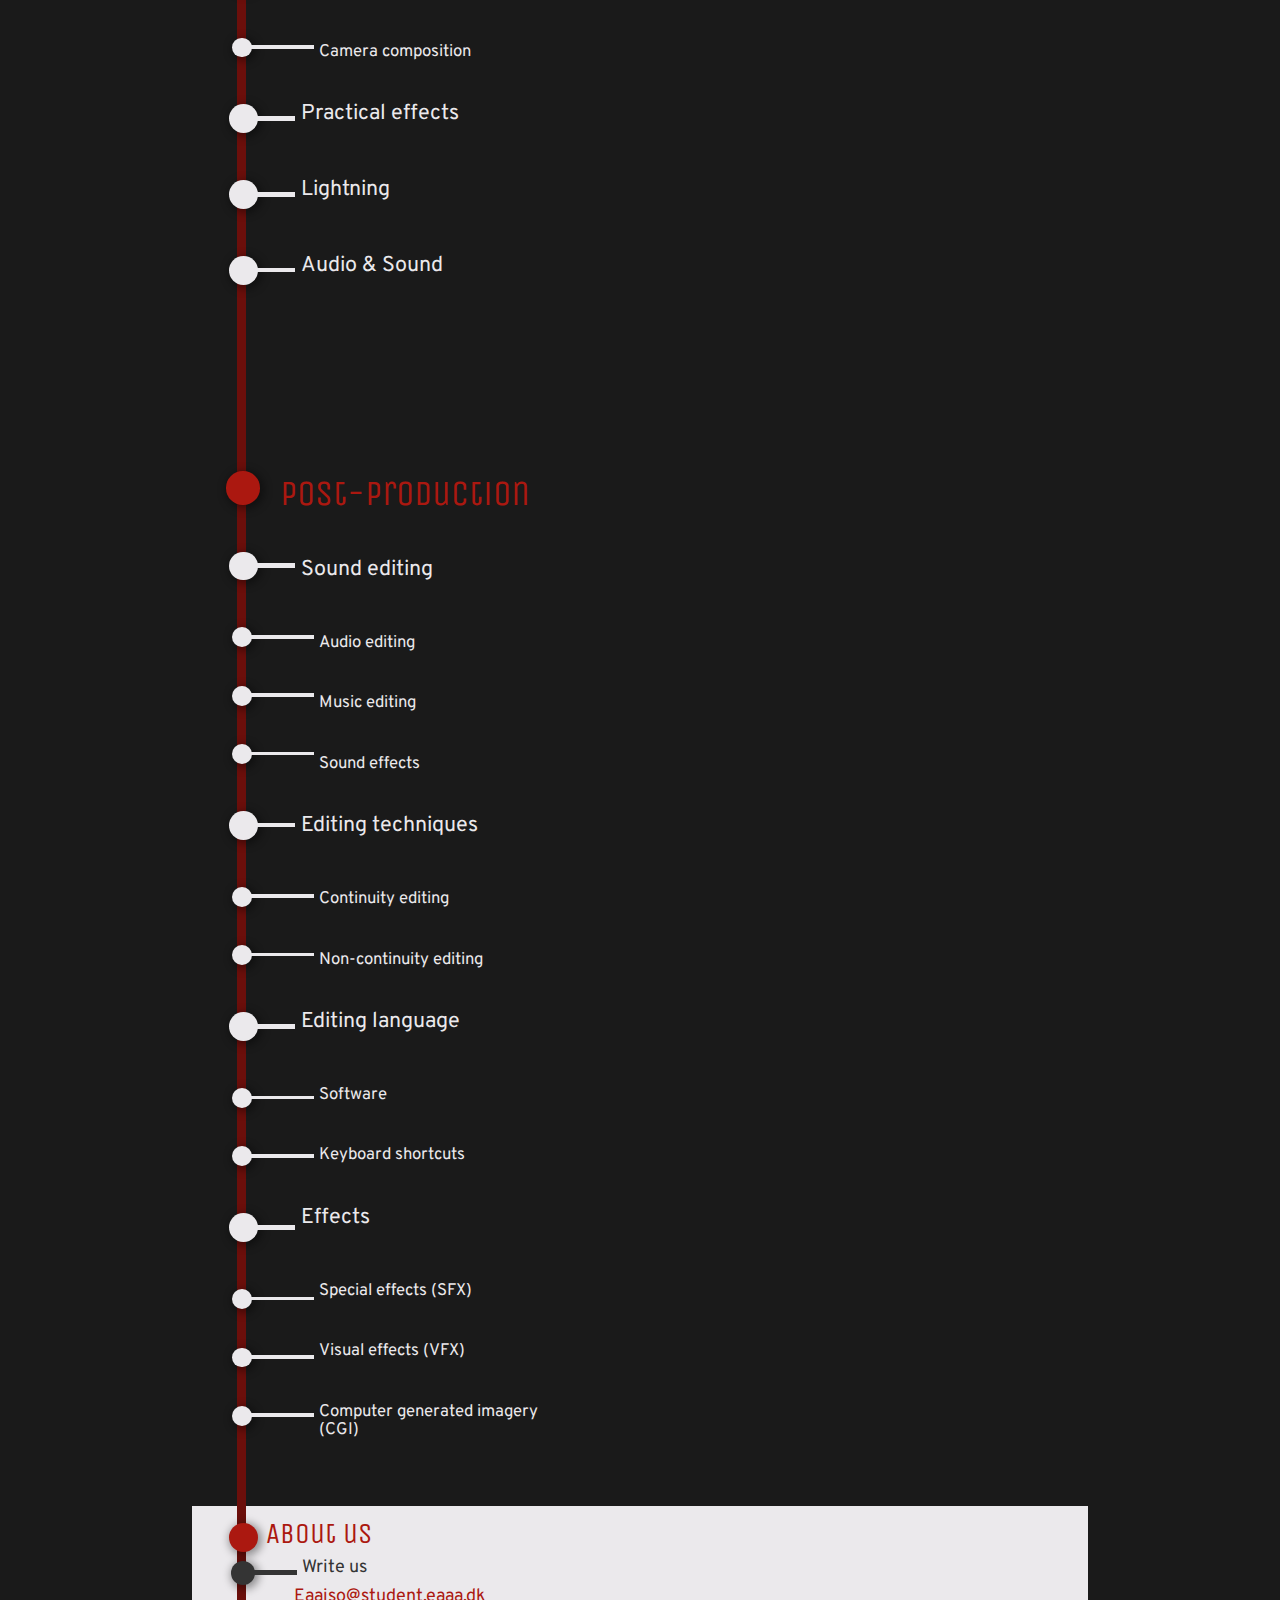
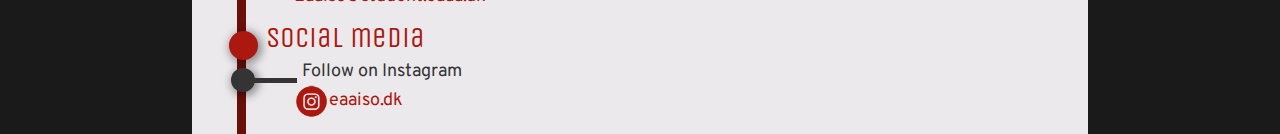
==== commit eab6250c: "ver 104" ====
--- a/index.html
+++ b/index.html
@@ -63,7 +63,7 @@
                     <div class="nav_element">
                         <div class="menu_line"></div>
 
-                        <div class="nav_element"><a href="#" class="link_white">Trends</a>
+                        <div class="nav_element"><a href="/subpage/articles/christopher_nolan.html" class="link_white">Trends</a>
                         </div>
                     </div>
 
@@ -88,32 +88,34 @@
 
             <div class="new_container">
 
+                <div class="follow">
+                    <h2 class="insta_text"><a href="https://www.instagram.com/by.skjodt/" class="link_red">eaaiso.dk</a></h2>
+                    <img src="images/instagram_icon_red.png" alt="Instagram" class="new_insta">
+                </div>
+
                 <div class="new_h_line"></div>
                 <div>
                     <h1 class="new_headline">New</h1>
                 </div>
 
                 <div class="new_article">
-                    <h2 class="new_sub">Effects</h2>
+                    <h2 class="new_sub"><a href="subpage/articles/effects.html" class="link_white">Effects</a></h2>
                     <img src="images/effects_crop.jpg" alt="Green screen" class="new_img">
                     <p>Effects are often used in films, especially in Hollywood movies, to tell a better and more exciting story. It has become a fundamental element of modern film universe.</p>
                 </div>
 
                 <div class="new_article">
-                    <h2 class="new_sub">Effects</h2>
-                    <img src="images/effects_crop.jpg" alt="Green screen" class="new_img">
-                    <p class="new_text">Effects are often used in films, especially in Hollywood movies, to tell a better and more exciting story. It has become a fundamental element of modern film universe.</p>
+                    <h2 class="new_sub"><a href="subpage/articles/christopher_nolan.html" class="link_white">Christopher Nolan</a></h2>
+                    <img src="images/nolan.jpg" alt="Christopher Nolan" class="new_img">
+                    <p class="new_text">Christopher Nolan is best known for his intellectual, and often nonlinear, storytelling, that is distinctive within the Hollywood mainstream.</p>
                 </div>
 
                 <div class="new_article">
-                    <h2 class="new_sub">Effects</h2>
-                    <img src="images/effects_crop.jpg" alt="Green screen" class="new_img">
-                    <p>Effects are often used in films, especially in Hollywood movies, to tell a better and more exciting story. It has become a fundamental element of modern film universe.</p>
-                </div>
-
-                <div class="new_dot"></div>
-                <div class="new_dot_two"></div>
-                <div class="new_dot_two"></div>
+                    <h2 class="new_sub"><a href="subpage/articles/script_writing.html" class="link_white">Script writing</a></h2>
+                    <img src="images/script_writing.jpg" alt="Script writing" class="new_img">
+                    <p>The essence of a script writing is not writing words, it is about filling the screen with images. You have to show the audience, not tell them.</p>
+                </div>
+
 
             </div> <!--  .new_container-->
 
@@ -339,7 +341,7 @@
                     <div id="pre-production" class="a_headline">Pre-production</div>
 
 
-                    <div class="a_sub_headline">Script writing</div>
+                    <div class="a_sub_headline"><a href="subpage/articles/script_writing.html" class="link_white">Script writing</a></div>
 
                     <div class="a_title">Story composition</div>
 
@@ -478,7 +480,10 @@
 
                     <div class="sub_headline_footer">Follow on Instagram</div>
 
-                    <div class="sub_footer">Eaaiso.dk</div>
+                    <div class="sub_footer">
+                    <img src="images/instagram_icon_red.png" class="insta_footer">
+                    <a href="https://www.instagram.com/by.skjodt/" class="link_red">eaaiso.dk</a>
+                    </div>
                 </div>
 
             </div>
--- a/css/style.css
+++ b/css/style.css
@@ -22,7 +22,7 @@
 }
 
 .wrapper {
-    max-width: 800px;
+    max-width: 100%;
     margin: 0 auto;
     background: #1a1a1a;
     height: auto;
@@ -34,6 +34,10 @@
     color: #ebe9ec;
 }
 
+.link_red {
+    text-decoration: none;
+    color: #ab1810;
+}
 /*--------------------------*/
 /*----------Header----------*/
 /*--------------------------*/
@@ -180,6 +184,14 @@
 }
 
 .a_headline_footer {
+    padding-top: 10%;
+    margin-left: -5%;
+    font-family: unica one;
+    font-size: 2.4em;
+    color: #ab1810;
+}
+
+.b_headline_footer {
     padding-top: 12%;
     margin-left: -5%;
     font-family: unica one;
@@ -187,16 +199,8 @@
     color: #ab1810;
 }
 
-.b_headline_footer {
-    padding-top: 13%;
-    margin-left: -5%;
-    font-family: unica one;
-    font-size: 2.4em;
-    color: #ab1810;
-}
-
 .sub_headline_footer {
-    padding-top: 9%;
+    padding-top: 8%;
     padding-left: 14%;
     font-family: overpass;
     font-size: 1.5em;
@@ -204,13 +208,19 @@
 }
 
 .sub_footer {
-    padding-top: 5%;
-    padding-left: 18%;
+    display: flex;
+    flex-direction: row;
+    padding-top: 6%;
+    padding-left: 10%;
     font-family: overpass;
     font-size: 1.5em;
     color: #ab1810;
 }
 
+.insta_footer {
+    max-width: 20%;
+    margin-top: -0.5em;
+}
 
 
 
@@ -233,3 +243,15 @@
         font-size: 3.8em;
     }
 }
+
+
+
+@media only screen and (min-width: 768px) {
+.wrapper {
+    max-width: 100%;
+    margin: 0 auto;
+    padding-left: 15%;
+    padding-right: 15%;
+    /*---- COLOR ----*/
+}
+}
--- a/css/nav.css
+++ b/css/nav.css
@@ -23,21 +23,18 @@
 .navigation {
     display: flex;
     flex-direction: row;
-    margin-top: 8%;
+    margin: auto;
     max-width: 100%;
     display: none;
-
 }
 
 .nav_element {
     color: #ebe9ec;
     text-align: center;
     font-family: unica one;
-    font-size: 1.2em;
     line-height: 1.2em;
-    margin-right: 3%;
-    margin-left: 3%;
     margin-top: 1em;
+    margin-right: 5%;
 }
 
 .menu_line {
@@ -69,36 +66,30 @@
     .navigation {
         display: flex;
     }
+}
 
-    .navigation {
-        margin: auto;
+
+
+@media only screen and (min-width: 900px) {
+    .nav_element {
+        font-size: 1.1em;
+        margin-left: 3%;
+        margin-right: 3%;
     }
 }
 
-@media only screen and (min-width: 850px) {
-/*
-    .navigation {
-        margin-left: 5%;
+@media only screen and (min-width: 1000px) {
+    .nav_element {
+        font-size: 1.2em;
+        margin-left: 3%;
+        margin-right: 3%;
     }
-*/
-
-    /*
-    .nav_element {
-        font-size: 1.4em;
-    }
-*/
 }
 
-@media only screen and (min-width: 910px) {
-/*
-    .navigation {
-        margin-left: 10%;
+@media only screen and (min-width: 1200px) {
+    .nav_element {
+        font-size: 1.3em;
+        margin-left: 4%;
+        margin-right: 4%;
     }
-*/
-
-    /*
-    .nav_element {
-        font-size: 1.4em;
-    }
-*/
 }
--- a/css/front_main.css
+++ b/css/front_main.css
@@ -29,12 +29,32 @@
     display: none;
 }
 
+.follow {
+    display: flex;
+    flex-direction: row;
+    padding-top: 10%;
+}
+
+.insta_text {
+    font-family: unica one;
+    font-size: 2.2em;
+    color: #ab1810;
+    float: right;
+    margin: auto;
+    margin-right: 2%;
+}
+
+.new_insta {
+    max-width: 100%;
+}
+
+
 .new_h_line {
     width: 100%;
     height: 0.5em;
     background-color: #6b0f0b;
     float: right;
-    margin-top: 25%;
+    margin-top: 15%;
 }
 
 .new_headline {
@@ -43,7 +63,7 @@
     color: #ab1810;
     text-align: right;
     padding-right: 10%;
-    margin-top: 34%;
+    margin-top: 25%;
     margin-bottom: 2%;
 }
 
@@ -76,26 +96,6 @@
     text-align: end;
 }
 
-.new_dot {
-    height: 2.2em;
-    width: 2.2em;
-    background-color: #ebe9ec;
-    border-radius: 50%;
-    box-shadow: 2px 2px 8px 2px rgba(0, 0, 0, 0.4);
-    margin-top: -396%;
-    margin-left: 94%;
-}
-
-.new_dot_two {
-    height: 2.2em;
-    width: 2.2em;
-    background-color: #ebe9ec;
-    border-radius: 50%;
-    box-shadow: 2px 2px 8px 2px rgba(0, 0, 0, 0.4);
-    margin-top: 126%;
-    margin-left: 94%;
-    z-index: 2;
-}
 
 
 
@@ -281,29 +281,31 @@
 
 @media only screen and (min-width: 350px) {
     .b_headline {
-    margin-top: 20%;
-    margin-bottom: 20%;
-    padding-left: 0%;
-    font-family: unica one;
-    font-size: 3em;
-    color: #ab1810;
-}
+        margin-top: 20%;
+        margin-bottom: 20%;
+        padding-left: 0%;
+        font-family: unica one;
+        font-size: 3em;
+        color: #ab1810;
+    }
+
     .b_sub_headline {
-    padding-top: 2%;
-    padding-bottom: 20%;
-    padding-left: 8%;
-    font-family: overpass;
-    font-size: 1.8em;
-    color: #ebe9ec;
-}
+        padding-top: 2%;
+        padding-bottom: 20%;
+        padding-left: 8%;
+        font-family: overpass;
+        font-size: 1.8em;
+        color: #ebe9ec;
+    }
+
     .c_headline {
-    margin-top: 20%;
-    margin-bottom: 20%;
-    padding-left: 0%;
-    font-family: unica one;
-    font-size: 3em;
-    color: #ab1810;
-}
+        margin-top: 20%;
+        margin-bottom: 20%;
+        padding-left: 0%;
+        font-family: unica one;
+        font-size: 3em;
+        color: #ab1810;
+    }
 }
 
 @media only screen and (min-width: 768px) {
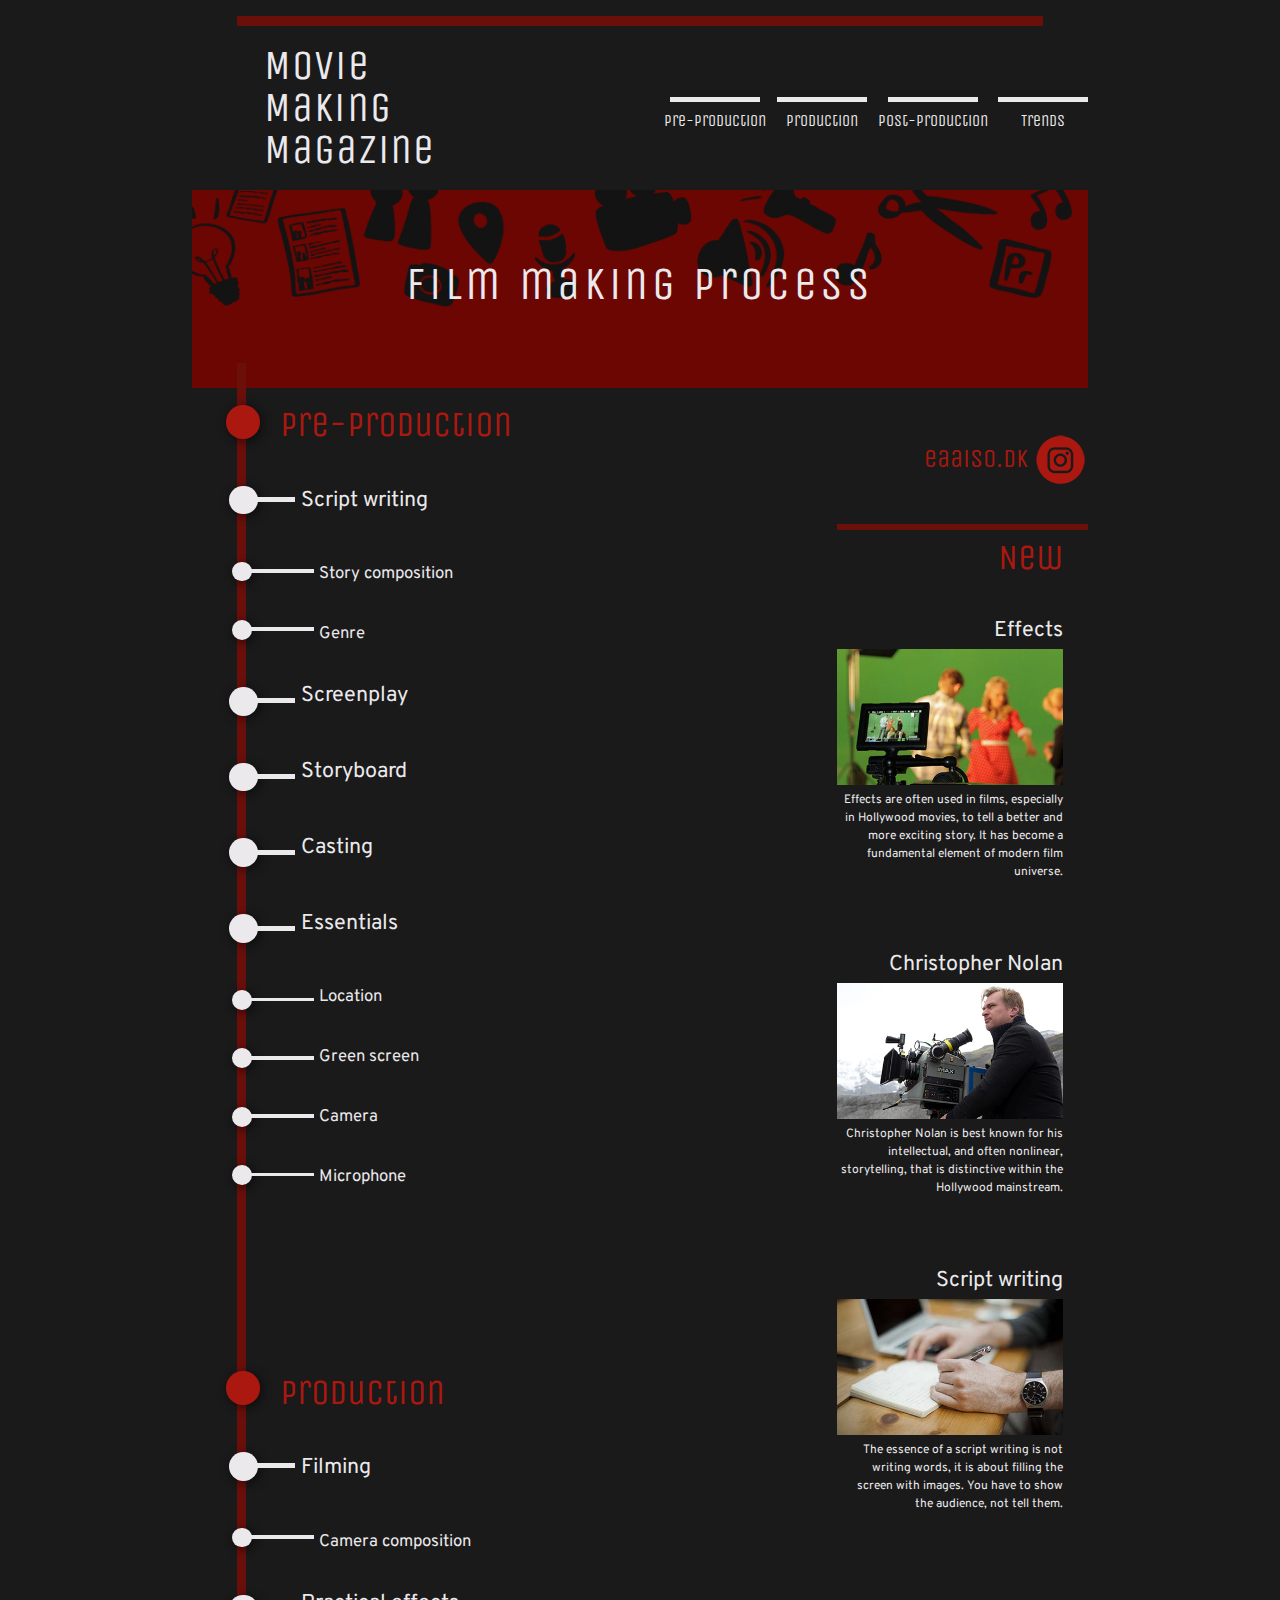
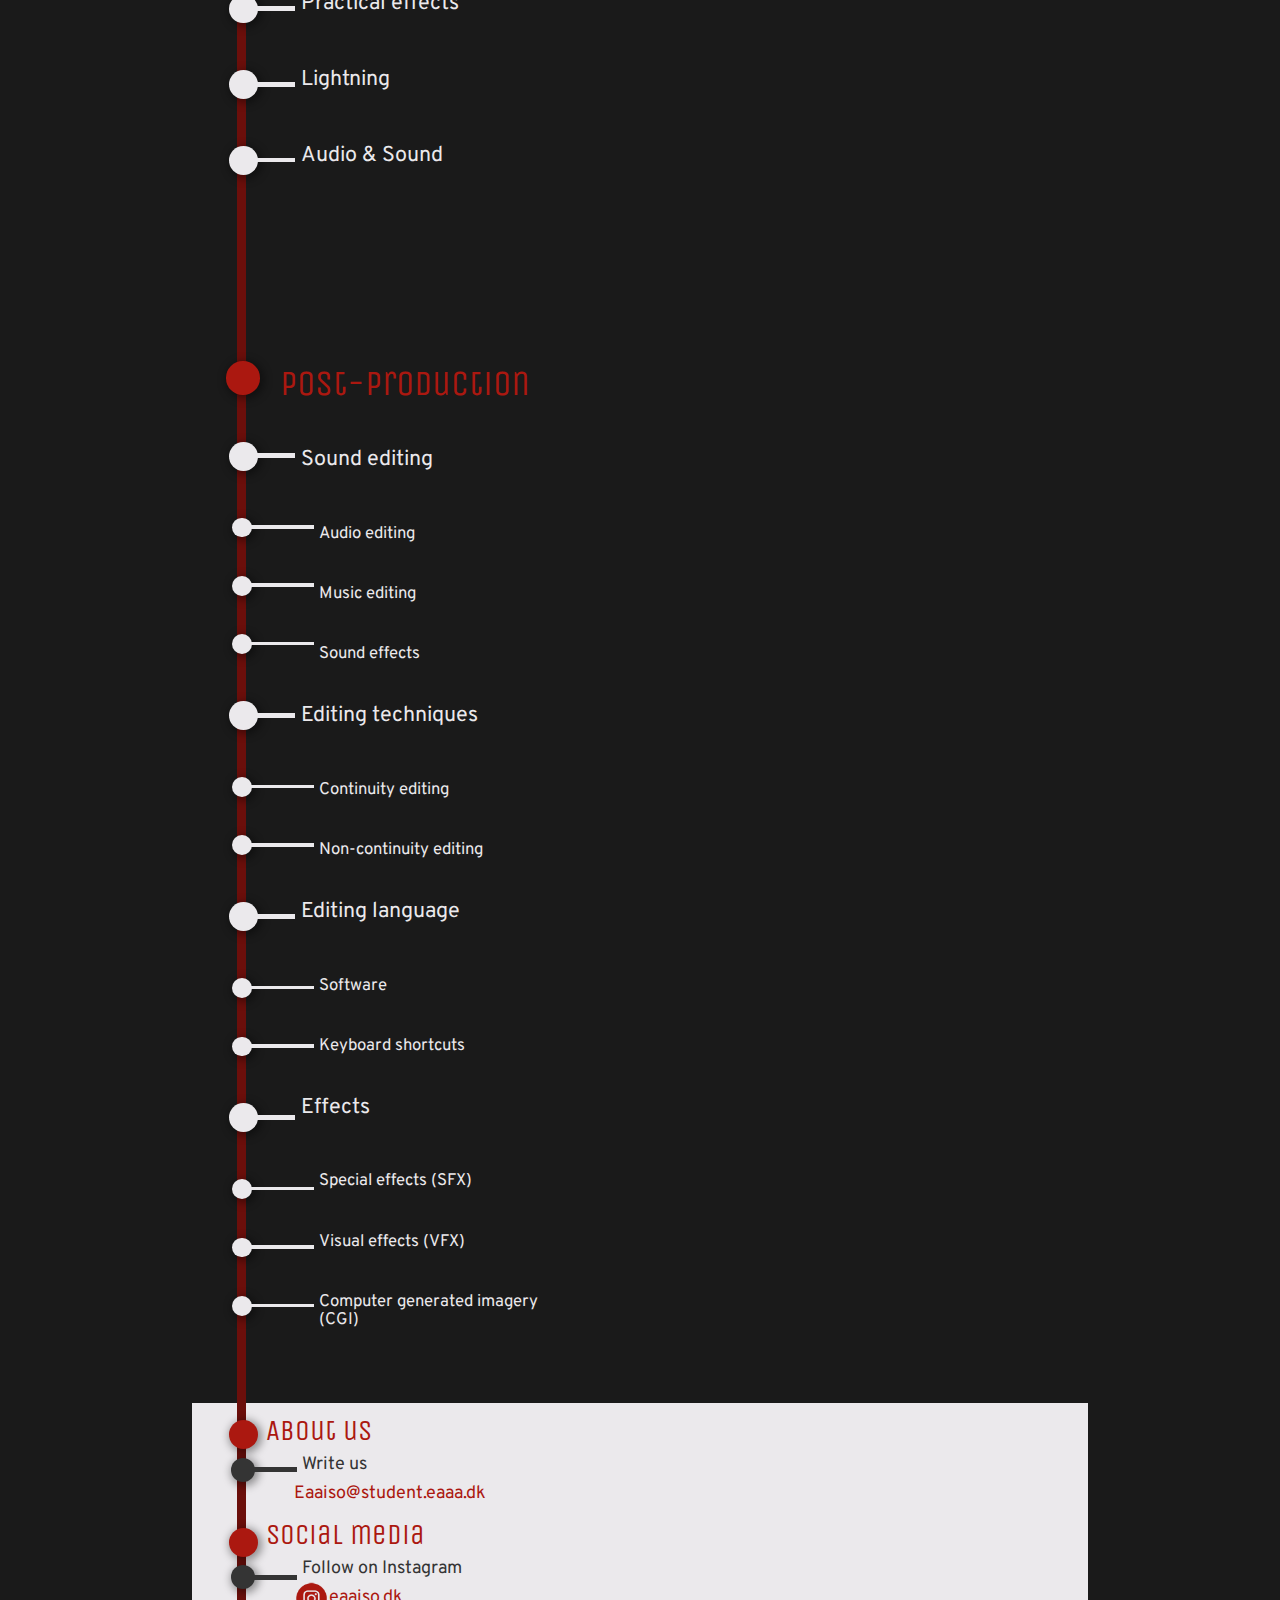
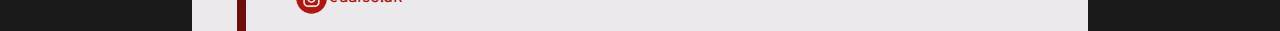
==== commit d24d27a2: "ver 1" ====
--- a/index.html
+++ b/index.html
@@ -27,64 +27,81 @@
         <!--======HEADER======-->
         <!--==================-->
         <header class="header">
-            <div class="top_space">
+
+            <nav class="navigation_container">
+
+                <input class="menu-btn" type="checkbox" id="menu-btn">
+                <label class="menu-icon" for="menu-btn">
+
+                    <div class="burger_top"></div>
+                    <div class="burger_mid"></div>
+                    <div class="burger_bot"></div>
+
+                </label>
+
                 <div class="horizontal_line"></div>
-            </div>
-
-            <div class="menu">
-                <div class="logo">
-                    <h1><a href="index.html" class="link_white">MOVIE<br>MAKING<br>MAGAZINE</a></h1>
-                </div>
-                <img src="images/burgermenu.png" alt="burger menu" class="burger_menu">
-
-
-                <div class="navigation">
-                    <div class="nav_element">
-                        <div class="menu_line"></div>
-
-                        <div class="nav_element"><a href="#pre-production" class="link_white">Pre-production</a>
-                        </div>
-                    </div>
-
-                    <div class="nav_element">
-                        <div class="menu_line"></div>
-
-                        <div class="nav_element"><a href="#production" class="link_white">Production</a>
-                        </div>
-                    </div>
-
-                    <div class="nav_element">
-                        <div class="menu_line"></div>
-
-                        <div class="nav_element"><a href="#post-production" class="link_white">Post-production</a>
-                        </div>
-                    </div>
-
-                    <div class="nav_element">
-                        <div class="menu_line"></div>
-
-                        <div class="nav_element"><a href="/subpage/articles/christopher_nolan.html" class="link_white">Trends</a>
-                        </div>
-                    </div>
-
-                </div>
-
-
-            </div>
-
-
+
+                <h1 class="logo"><a href="index.html" class="link_white">Movie<br>Making<br>Magazine</a></h1>
+
+
+
+                <!-----Desktop menu----->
+
+                <div class="menu navbar">
+                    <div class="dropdown">
+                       <div class="nav_line"></div>
+                        <a href="#pre-production" class="nav_link">Pre-production</a>
+                    </div>
+
+                    <div class="dropdown">
+                       <div class="nav_line"></div>
+                        <a href="#production" class="nav_link">Production</a>
+                    </div>
+
+                    <div class="dropdown">
+                       <div class="nav_line"></div>
+                        <a href="#post-production" class="nav_link">Post-production</a>
+                    </div>
+
+                    <div class="dropdown">
+                       <div class="nav_line"></div>
+                        <a href="subpage/articles/christopher_nolan.html" class="nav_link">Trends</a>
+                    </div>
+
+                </div>
+
+
+                <!-----Mobile menu----->
+
+                <ul class="mob_menu">
+
+                    <li><a href="#pre-production" class="nav_link">Pre-production</a></li>
+
+                    <li><a href="#production" class="nav_link">Production</a></li>
+
+                    <li><a href="#post-production" class="nav_link">Post-production</a></li>
+
+                    <li><a href="subpage/articles/christopher_nolan.html" class="nav_link">Trends</a></li>
+
+                </ul>
+
+            </nav>
+
+
+        </header><!-- .header-->
+
+
+
+
+
+        <!--==================-->
+        <!--=======MAIN=======-->
+        <!--==================-->
+        <main>
             <div class="banner">
                 <img src="images/banner.png" alt="Banner" class="banner_pic">
                 <div class="banner_text">Film making process</div>
             </div>
-        </header><!-- .header-->
-
-
-
-        <!--==================-->
-        <!--=======MAIN=======-->
-        <!--==================-->
-        <main>
 
             <div class="new_container">
 
@@ -481,8 +498,8 @@
                     <div class="sub_headline_footer">Follow on Instagram</div>
 
                     <div class="sub_footer">
-                    <img src="images/instagram_icon_red.png" class="insta_footer">
-                    <a href="https://www.instagram.com/by.skjodt/" class="link_red">eaaiso.dk</a>
+                        <img src="images/instagram_icon_red.png" class="insta_footer">
+                        <a href="https://www.instagram.com/by.skjodt/" class="link_red">eaaiso.dk</a>
                     </div>
                 </div>
 
@@ -492,6 +509,4 @@
 
 
 
-</body>
-
-</html>
+</body></html>
--- a/css/style.css
+++ b/css/style.css
@@ -34,10 +34,19 @@
     color: #ebe9ec;
 }
 
+.link_white:hover {
+    color: #ab1810;
+}
+
 .link_red {
     text-decoration: none;
     color: #ab1810;
 }
+
+.link_red:hover {
+    color: #ebe9ec;
+}
+
 /*--------------------------*/
 /*----------Header----------*/
 /*--------------------------*/
@@ -56,23 +65,17 @@
     width: 90%;
     margin: auto;
     display: block;
-}
-
-.logo {
-    padding-left: 8%;
-    padding-top: 5%;
-    padding-bottom: 5%;
-    font-family: Unica One;
-    font-size: 3.5em;
-    line-height: 1em;
-    color: #ebe9ec;
-    letter-spacing: 0.03em;
+    margin-top: 16px;
+}
+
+.logo:hover {
+    opacity: 0.8;
 }
 
 .banner {
-    position: relative;
     text-align: center;
     color: white;
+    margin-top: 190px;
 }
 
 .banner_pic {
@@ -85,8 +88,8 @@
 }
 
 .banner_text {
-    position: absolute;
-    top: 50%;
+    position: relative;
+    margin-top: -12%;
     left: 50%;
     transform: translate(-50%, -50%);
     width: 80%;
@@ -110,8 +113,6 @@
     height: 220em;
     margin-left: 5%;
     display: inline;
-    margin-top: -1.1%;
-    /* To get the line up to the    banner*/
 }
 
 
@@ -247,11 +248,12 @@
 
 
 @media only screen and (min-width: 768px) {
-.wrapper {
-    max-width: 100%;
-    margin: 0 auto;
-    padding-left: 15%;
-    padding-right: 15%;
-    /*---- COLOR ----*/
-}
-}
+    .wrapper {
+        max-width: 100%;
+        margin: 0 auto;
+        padding-left: 15%;
+        padding-right: 15%;
+        /*---- COLOR ----*/
+    }
+
+}
--- a/css/nav.css
+++ b/css/nav.css
@@ -14,41 +14,250 @@
     display: block;
 }
 
+
+.nav_link {
+    font-family: unica one;
+    font-size: 1.4em;
+    color: #ab1810;
+    text-align: center;
+    background-color: #ebe9ec;
+    text-align: end;
+    padding: 6px;
+    text-decoration: none;
+    display: block;
+}
+
+.nav_line {
+    width: 65px;
+    height: 5px;
+    background-color: #ebe9ec;
+    margin: auto;
+}
+
+
+
+.navigation_container {
+    background-color: #1a1a1a;
+    position: fixed;
+    width: 100%;
+    z-index: 3;
+    top: 0;
+}
+
 .menu {
-    display: flex;
-    flex-direction: row;
-}
-
-
-.navigation {
-    display: flex;
-    flex-direction: row;
-    margin: auto;
-    max-width: 100%;
+    list-style: none;
+    overflow: hidden;
+    margin-top: 3px;
+    margin-bottom: 2px;
+}
+
+.menu_item {
+    font-size: 12px;
+    padding: 5px 5px 5px 20px;
+}
+
+.logo {
+    font-family: Unica One;
+    font-size: 3.5em;
+    line-height: 1em;
+    color: #ebe9ec;
+    letter-spacing: 0.03em;
+    padding-left: 8%;
+    padding-top: 2%;
+    padding-bottom: 2%;
+    width: 50%;
+}
+
+
+
+
+
+
+
+
+/* Telling the navigation list */
+/* to hide (max-height=0) */
+/* and center text when it shows up */
+.menu {
+    clear: both;
+    text-align: center;
+    max-height: 0;
+    transition: max-height .2s ease-out;
+}
+
+/*--Mobile Menu--*/
+
+.mob_menu {
     display: none;
-}
-
-.nav_element {
-    color: #ebe9ec;
+    clear: both;
     text-align: center;
+    max-height: 0;
+    transition: max-height .2s ease-out;
+}
+
+
+/* Change mouse cursor on hover from */
+/* arrow to hand with finger */
+.menu-icon {
+    cursor: pointer;
+    display: inline-block;
+    padding: 2%;
+    user-select: none;
+    float: right;
+    margin-top: 90px;
+    margin-right: 40px;
+    align-items: flex-end;
+}
+
+/* Make bread top */
+.burger_top {
+    background: #ebe9ec;
+    content: '';
+    display: block;
+    position: absolute;
+    transition: all .2s ease-out;
+    width: 60px;
+    height: 5px;
+}
+
+/* Make beef in burger */
+.burger_mid {
+    background: #ebe9ec;
+    display: block;
+    height: 4px;
+    position: relative;
+    transition: background .2s ease-out;
+    width: 40px;
+    height: 5px;
+    margin-top: 15px;
+}
+
+/* Make bread bottom */
+.burger_bot {
+    background: #ebe9ec;
+    content: '';
+    display: block;
+    position: absolute;
+    transition: all .2s ease-out;
+    width: 50px;
+    height: 5px;
+    margin-top: 10px;
+}
+
+
+
+/* End of bread making */
+
+/* ---- Menu Button ---- */
+
+
+/* Do not show checkbox */
+.menu-btn {
+    display: none;
+}
+
+/* Show menu when you check button */
+.menu-btn:checked ~ .mob_menu {
+    display: block;
+    max-height: 300px;
+}
+
+/* Animate button on click */
+.menu-btn:checked ~ .menu-icon .burger_icon {
+    background: transparent;
+}
+
+.menu-btn:checked ~ .menu-icon .burger_icon:before {
+    transform: rotate(-45deg);
+}
+
+.menu-btn:checked ~ .menu-icon .burger_icon:after {
+    transform: rotate(45deg);
+}
+
+.menu-btn:checked ~ .menu-icon:not(.steps) .burger_icon:before,
+.menu-btn:checked ~ .menu-icon:not(.steps) .burger_icon:after {
+    top: 0;
+}
+
+/* End button animation */
+
+
+
+
+
+/*---------Top navigation bar---------*/
+
+/* Navbar container */
+.navbar {
+    overflow: hidden;
     font-family: unica one;
-    line-height: 1.2em;
-    margin-top: 1em;
-    margin-right: 5%;
-}
-
-.menu_line {
-    background-color: #ebe9ec;
-    height: 0.4em;
-    width: 6em;
-}
-
-.burger_menu {
-    width: 15%;
-    height: 15%;
-    margin: auto;
-    margin-right: 10%;
-}
+    z-index: 1000;
+}
+.navbar a:hover {
+    background-color: #6b0f0b;
+}
+
+/* The dropdown container */
+.dropdown {
+    float: left;
+    overflow: hidden;
+}
+
+/* Dropdown button */
+.dropdown .dropbtn {
+    font-size: 16px;
+    border: none;
+    outline: none;
+    color: white;
+    padding: 14px 16px;
+    background-color: inherit;
+    font-family: inherit;
+    /* Important for vertical align on mobile phones */
+    margin: 0;
+    /* Important for vertical align on mobile phones */
+}
+
+
+
+
+
+/* Dropdown content (hidden by default) */
+.dropdown-content {
+    display: none;
+    position: absolute;
+    background-color: black;
+    min-width: 160px;
+    box-shadow: 0px 8px 16px 0px rgba(0, 0, 0, 0.2);
+    z-index: 1;
+}
+
+/* Links inside the dropdown */
+.dropdown-content a {
+    float: none;
+    color: black;
+    padding: 12px 16px;
+    text-decoration: none;
+    display: block;
+    text-align: left;
+    color: white;
+    border: white solid 1px;
+}
+
+/* Add a white background color to dropdown links on hover */
+.dropdown-content a:hover {
+    background-color: white;
+    color: black;
+}
+
+
+
+/* Show the dropdown menu on hover */
+.dropdown:hover .dropdown-content {
+    display: block;
+}
+
+
 
 
 
@@ -59,37 +268,77 @@
 
 @media only screen and (min-width: 768px) {
 
-    .burger_menu {
+    .menu_item {
+        float: left;
+    }
+
+    .menu {
+        clear: none;
+        float: right;
+        max-height: none;
+        margin-top: -90px;
+    }
+
+    .mob_menu {
+        clear: none;
+        float: right;
+        max-height: none;
+    }
+
+    .menu-icon {
         display: none;
     }
 
-    .navigation {
-        display: flex;
-    }
-}
-
+    .logo {
+        max-width: 20%;
+    }
+
+    .navigation_container {
+        width: 70%;
+    }
+
+    .nav_link {
+        background-color: #1a1a1a;
+        color: #ebe9ec;
+        text-align: center;
+        font-size: 1.1em;
+        padding: 6px;
+    }
+}
 
 
 @media only screen and (min-width: 900px) {
-    .nav_element {
-        font-size: 1.1em;
-        margin-left: 3%;
-        margin-right: 3%;
-    }
-}
-
-@media only screen and (min-width: 1000px) {
-    .nav_element {
+
+    .nav_link {
         font-size: 1.2em;
-        margin-left: 3%;
-        margin-right: 3%;
-    }
-}
-
-@media only screen and (min-width: 1200px) {
-    .nav_element {
+        padding: 8px;
+    }
+
+    .nav_line {
+        width: 80px;
+    }
+}
+
+@media only screen and (min-width: 1024px) {
+
+    .nav_link {
         font-size: 1.3em;
-        margin-left: 4%;
-        margin-right: 4%;
-    }
-}
+        padding: 10px;
+    }
+
+    .nav_line {
+        width: 90px;
+    }
+}
+
+@media only screen and (min-width: 1300px) {
+
+    .nav_link {
+        font-size: 1.7em;
+        padding: 18px;
+    }
+
+    .nav_line {
+        width: 120px;
+    }
+}
--- a/css/front_main.css
+++ b/css/front_main.css
@@ -21,6 +21,7 @@
     display: flex;
     flex-direction: row;
     max-width: 100%;
+    margin-top: 0px;
 }
 
 .new_container {
@@ -32,7 +33,7 @@
 .follow {
     display: flex;
     flex-direction: row;
-    padding-top: 10%;
+    padding-top: 40%;
 }
 
 .insta_text {
@@ -115,6 +116,10 @@
     color: #ab1810;
 }
 
+.a_headline:hover {
+    opacity: 0.8;
+}
+
 .a_sub_headline {
     padding-top: 2%;
     padding-bottom: 20%;
@@ -124,6 +129,10 @@
     color: #ebe9ec;
 }
 
+.a_sub_headline:hover {
+    color: #ab1810;
+}
+
 .a_title {
     padding-top: 1%;
     padding-bottom: 15%;
@@ -132,6 +141,12 @@
     font-size: 1.4em;
     color: #ebe9ec;
 }
+
+.a_title:hover {
+    color: #ab1810;
+}
+
+
 
 /*---B----*/
 .b_headline {
@@ -143,6 +158,10 @@
     color: #ab1810;
 }
 
+.b_headline:hover {
+    opacity: 0.8;
+}
+
 .b_sub_headline {
     padding-top: 3%;
     padding-bottom: 20%;
@@ -152,6 +171,10 @@
     color: #ebe9ec;
 }
 
+.b_sub_headline:hover {
+    color: #ab1810;
+}
+
 .b_title {
     padding-top: 1%;
     padding-bottom: 15%;
@@ -160,6 +183,11 @@
     font-size: 1.4em;
     color: #ebe9ec;
 }
+
+.b_title:hover {
+    color: #ab1810;
+}
+
 
 
 /*---C----*/
@@ -172,6 +200,10 @@
     color: #ab1810;
 }
 
+.c_headline:hover {
+    opacity: 0.8;
+}
+
 .c_sub_headline {
     padding-top: 2%;
     padding-bottom: 20%;
@@ -181,6 +213,10 @@
     color: #ebe9ec;
 }
 
+.c_sub_headline:hover {
+    color: #ab1810;
+}
+
 .c_title {
     padding-top: 1%;
     padding-bottom: 15%;
@@ -190,7 +226,13 @@
     color: #ebe9ec;
 }
 
-/*---headline---*/
+.c_title:hover {
+    color: #ab1810;
+}
+
+/*---//headline---*/
+
+
 
 
 
@@ -306,7 +348,18 @@
         font-size: 3em;
         color: #ab1810;
     }
-}
+    .main_container {
+        margin-top: 0px;
+    }
+}
+
+
+@media only screen and (min-width: 600px) {
+    .main_container {
+        margin-top: 18px;
+    }
+}
+
 
 @media only screen and (min-width: 768px) {
 
@@ -319,5 +372,24 @@
         max-width: 70%;
         padding-left: 1.5%;
     }
-
-}
+}
+
+@media only screen and (min-width: 1000px) {
+    .main_container {
+        margin-top: 32px;
+    }
+}
+
+@media only screen and (min-width: 1300px) {
+    .main_container {
+        margin-top: 50px;
+    }
+}
+
+@media only screen and (min-width: 1600px) {
+    .main_container {
+        margin-top: 85px;
+    }
+}
+
+
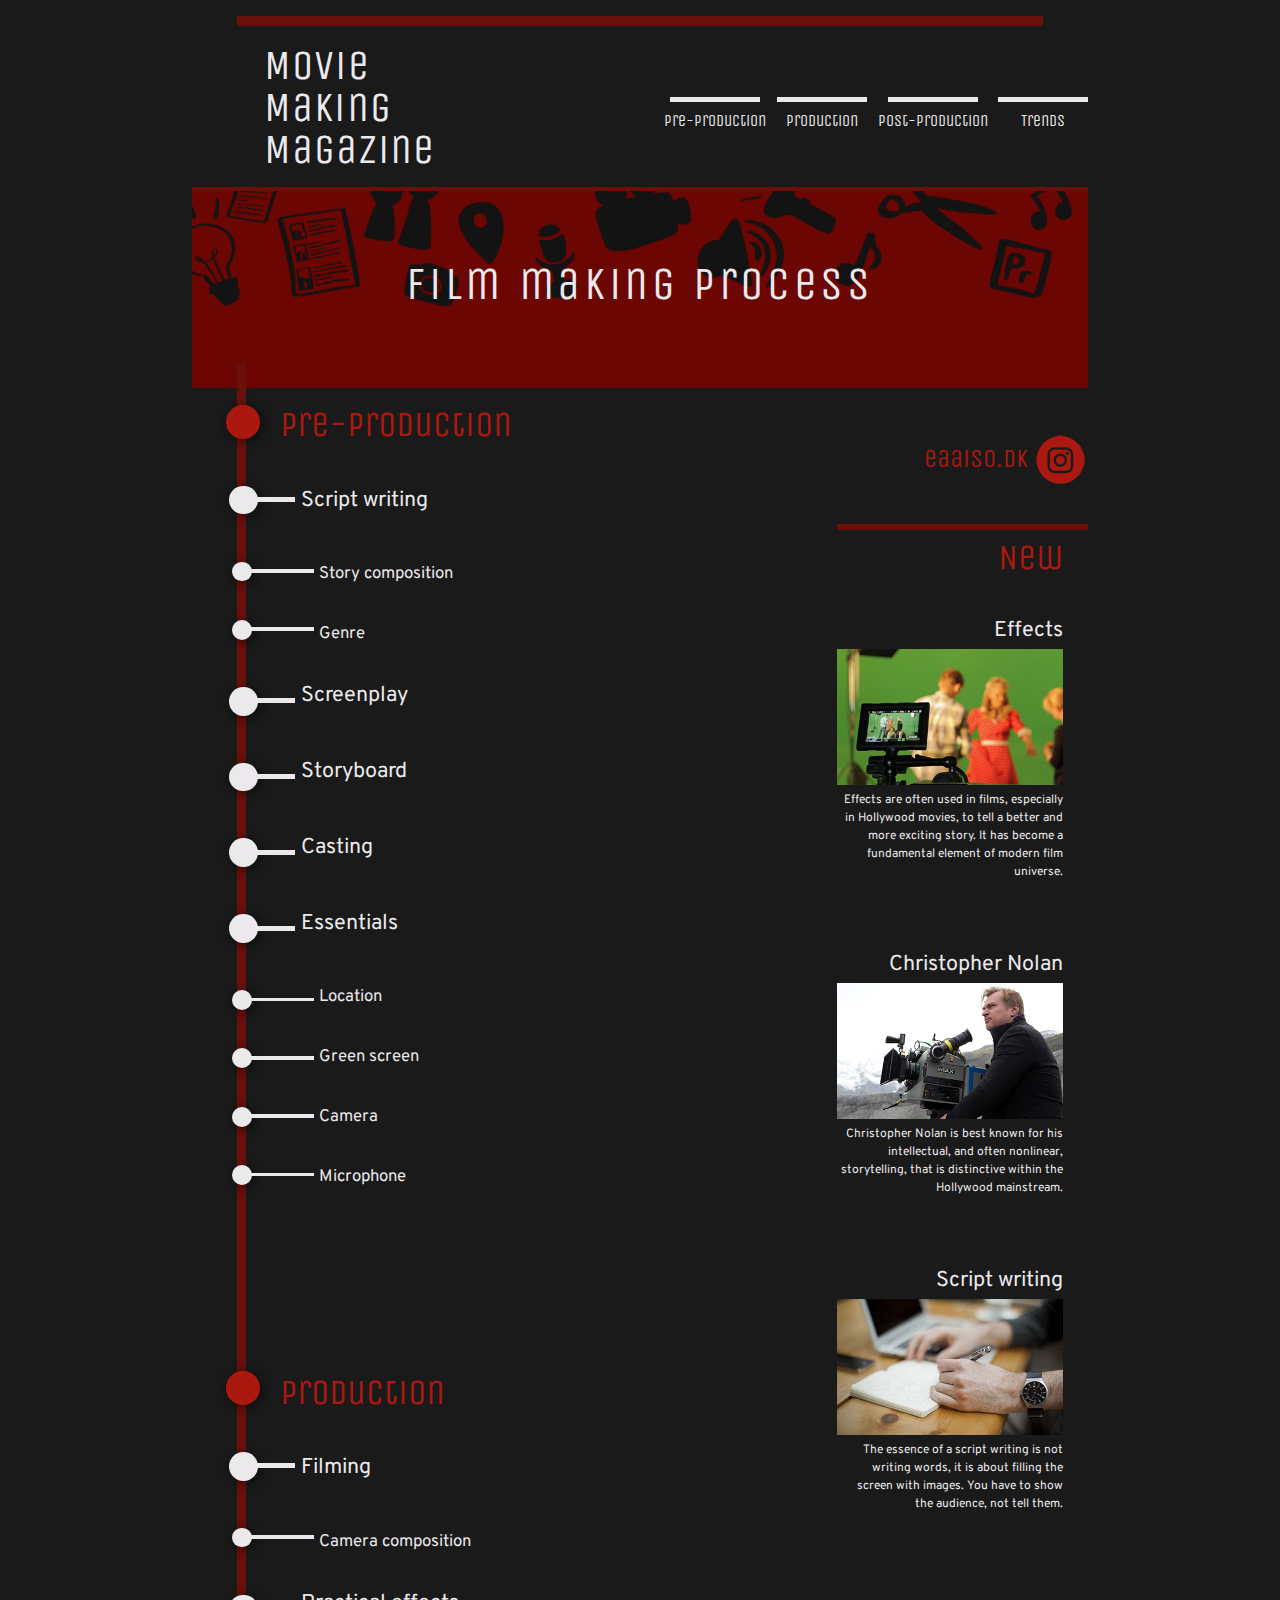
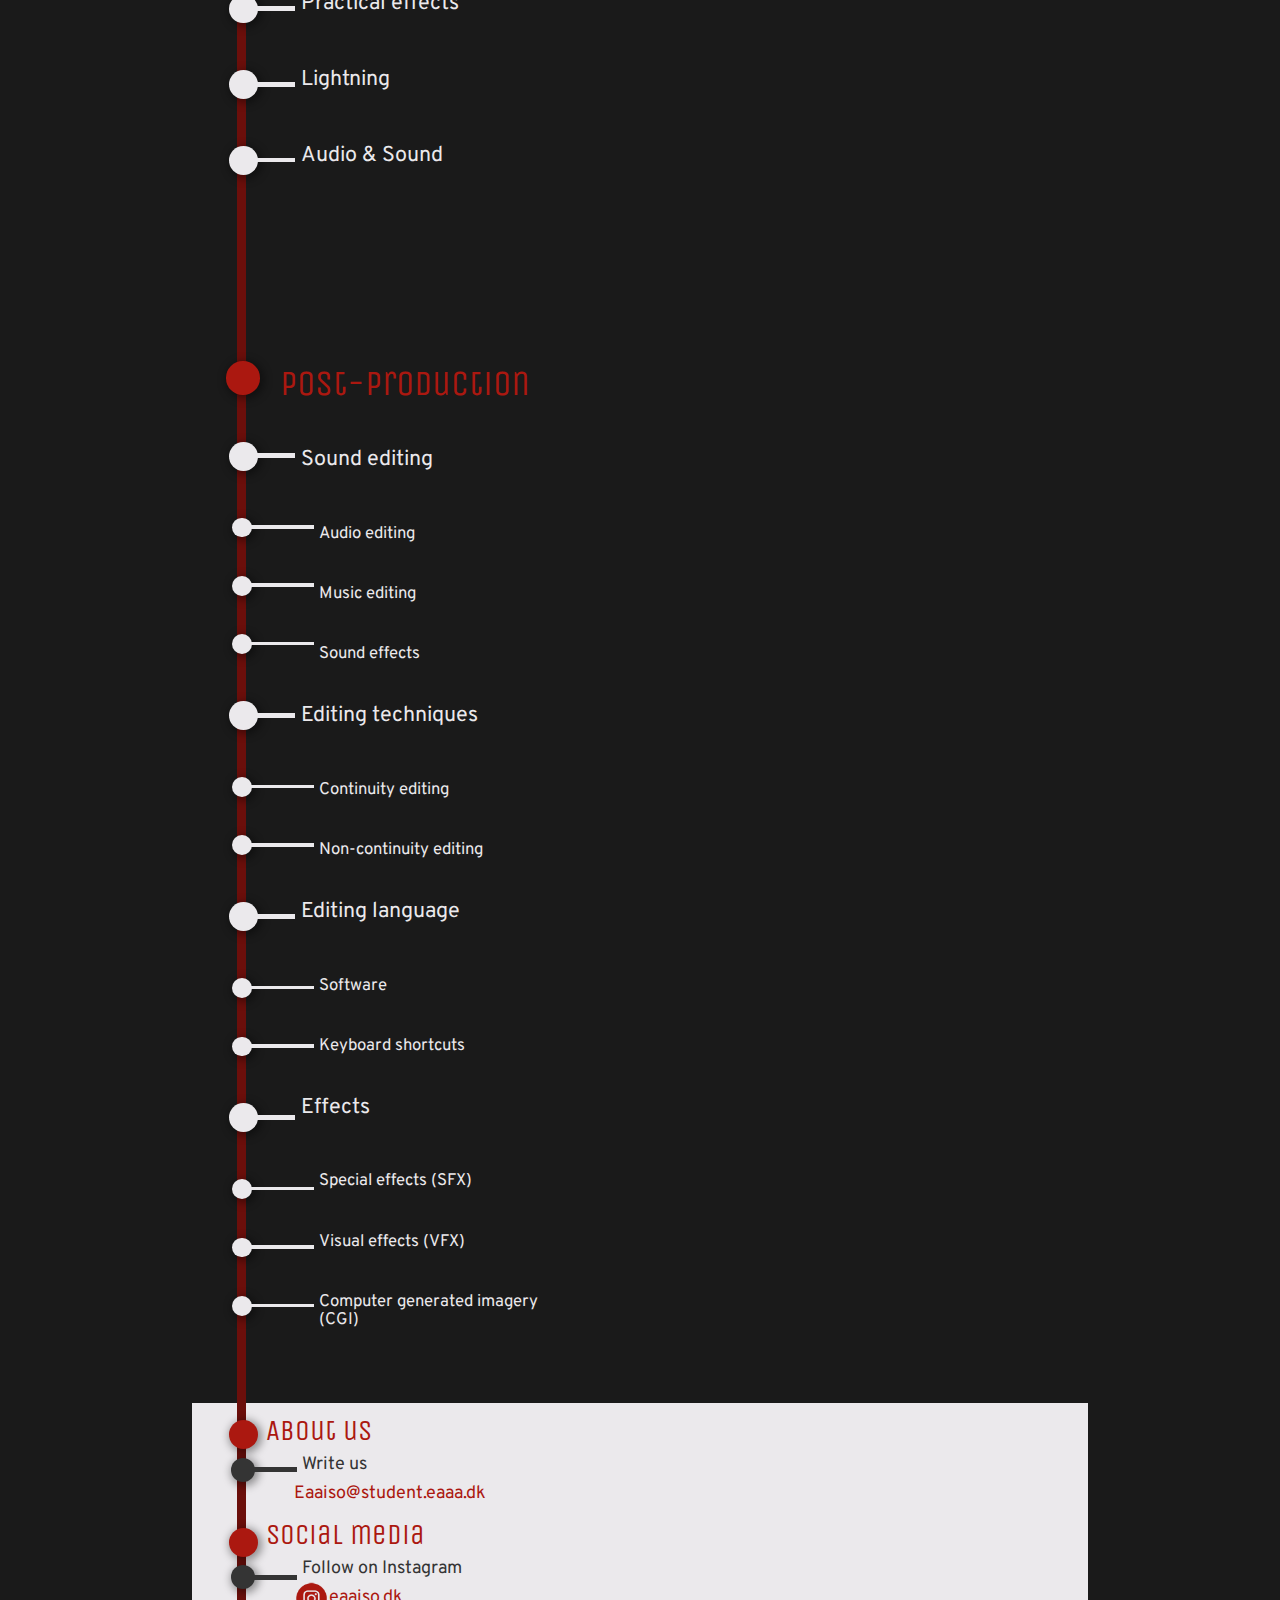
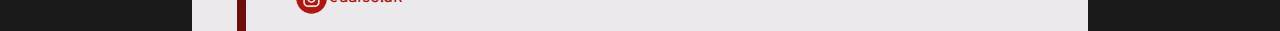
==== commit f96c88ac: "final version!!!" ====
--- a/index.html
+++ b/index.html
@@ -19,6 +19,7 @@
 
 </head>
 
+
 <body>
 
     <div class="wrapper">
@@ -45,33 +46,33 @@
 
 
 
-                <!-----Desktop menu----->
+                <!--====Desktop menu====-->
 
                 <div class="menu navbar">
                     <div class="dropdown">
-                       <div class="nav_line"></div>
+                        <div class="nav_line"></div>
                         <a href="#pre-production" class="nav_link">Pre-production</a>
                     </div>
 
                     <div class="dropdown">
-                       <div class="nav_line"></div>
+                        <div class="nav_line"></div>
                         <a href="#production" class="nav_link">Production</a>
                     </div>
 
                     <div class="dropdown">
-                       <div class="nav_line"></div>
+                        <div class="nav_line"></div>
                         <a href="#post-production" class="nav_link">Post-production</a>
                     </div>
 
                     <div class="dropdown">
-                       <div class="nav_line"></div>
+                        <div class="nav_line"></div>
                         <a href="subpage/articles/christopher_nolan.html" class="nav_link">Trends</a>
                     </div>
 
                 </div>
 
 
-                <!-----Mobile menu----->
+                <!--====Mobile menu====-->
 
                 <ul class="mob_menu">
 
@@ -84,7 +85,7 @@
                     <li><a href="subpage/articles/christopher_nolan.html" class="nav_link">Trends</a></li>
 
                 </ul>
-
+                <div class="end_line"></div>
             </nav>
 
 
@@ -498,8 +499,8 @@
                     <div class="sub_headline_footer">Follow on Instagram</div>
 
                     <div class="sub_footer">
-                        <img src="images/instagram_icon_red.png" class="insta_footer">
-                        <a href="https://www.instagram.com/by.skjodt/" class="link_red">eaaiso.dk</a>
+                        <img src="images/instagram_icon_red.png" class="insta_footer" alt="Instagram">
+                        <a href="https://www.instagram.com/by.skjodt/" class="link_red_footer">eaaiso.dk</a>
                     </div>
                 </div>
 
@@ -509,4 +510,6 @@
 
 
 
-</body></html>
+</body>
+
+</html>
--- a/css/style.css
+++ b/css/style.css
@@ -42,7 +42,15 @@
     text-decoration: none;
     color: #ab1810;
 }
-
+.link_red_footer {
+    text-decoration: none;
+    color: #ab1810;
+}
+
+
+.link_red_footer:hover {
+    color: #1a1a1a;
+}
 .link_red:hover {
     color: #ebe9ec;
 }
--- a/css/nav.css
+++ b/css/nav.css
@@ -68,7 +68,11 @@
     width: 50%;
 }
 
-
+.end_line {
+    width: 100%;
+    height: 4px;
+    background-color: #6b0f0b;
+}
 
 
 
